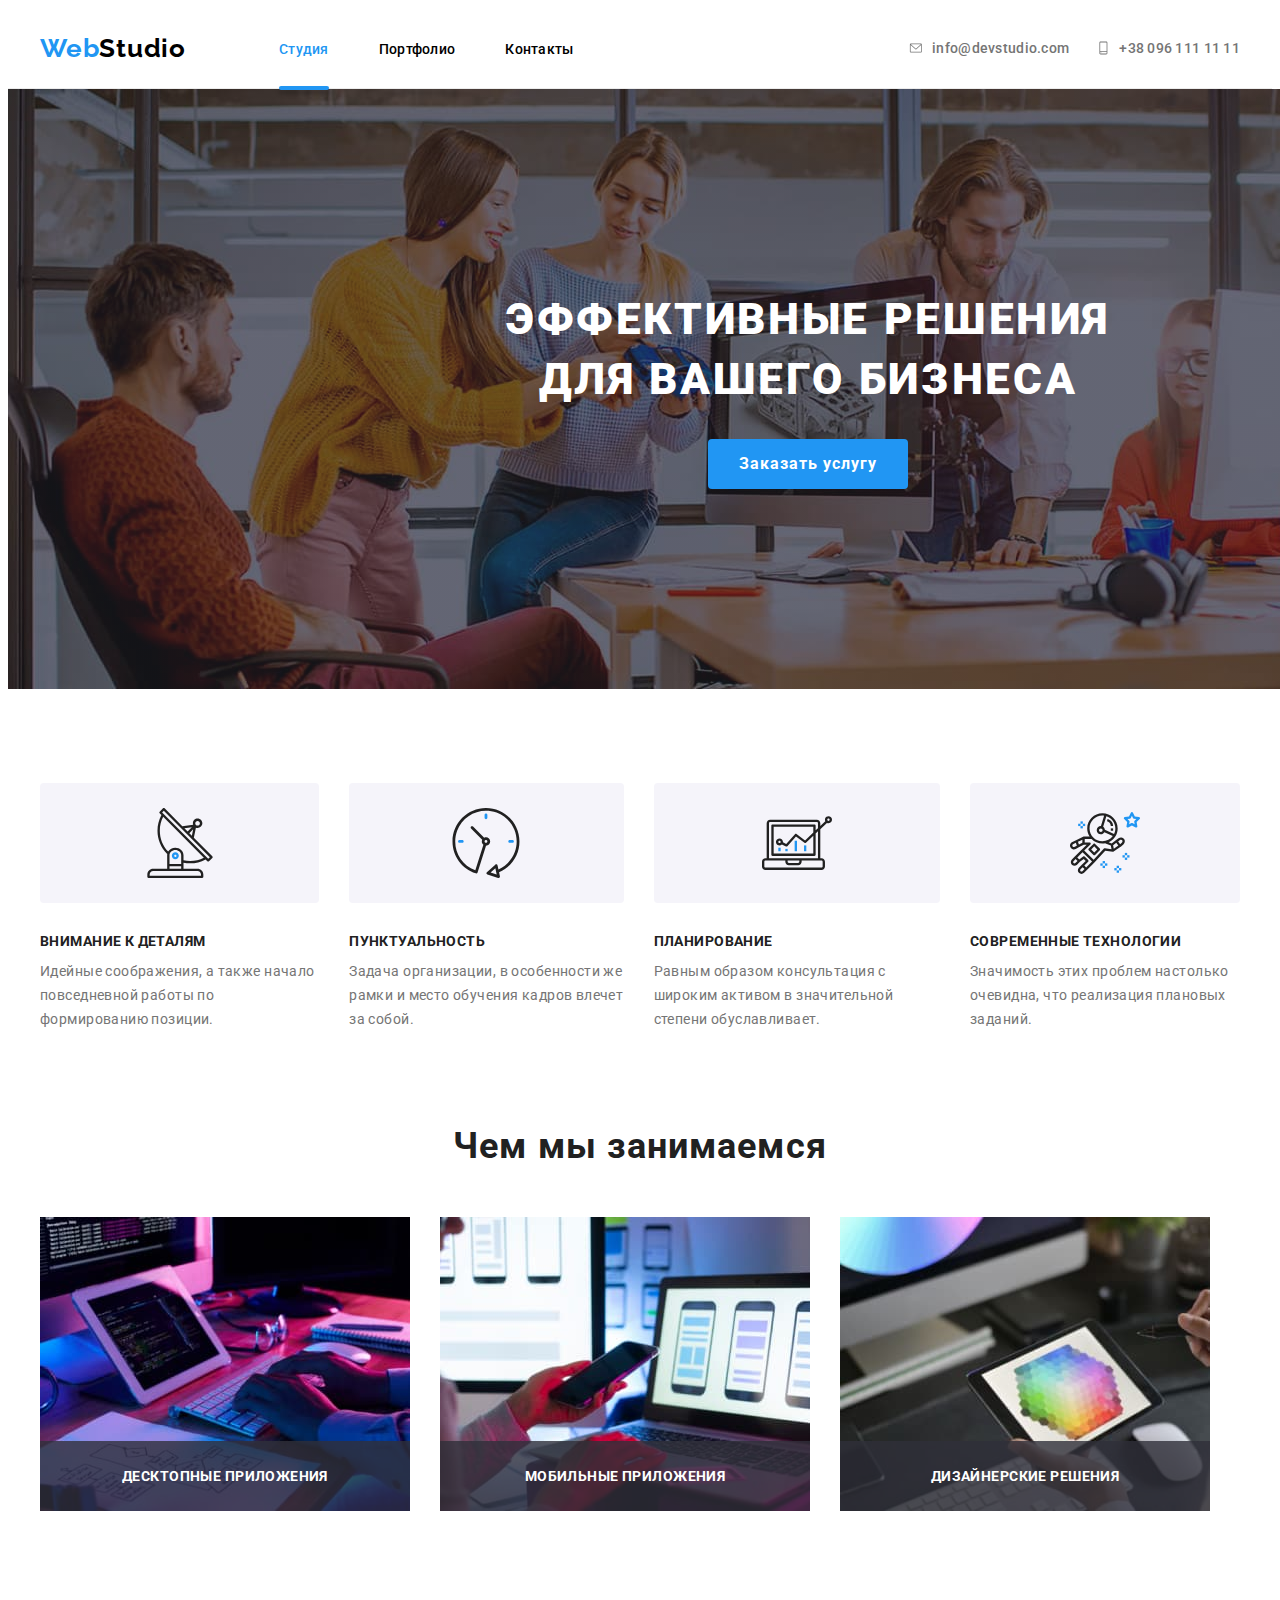
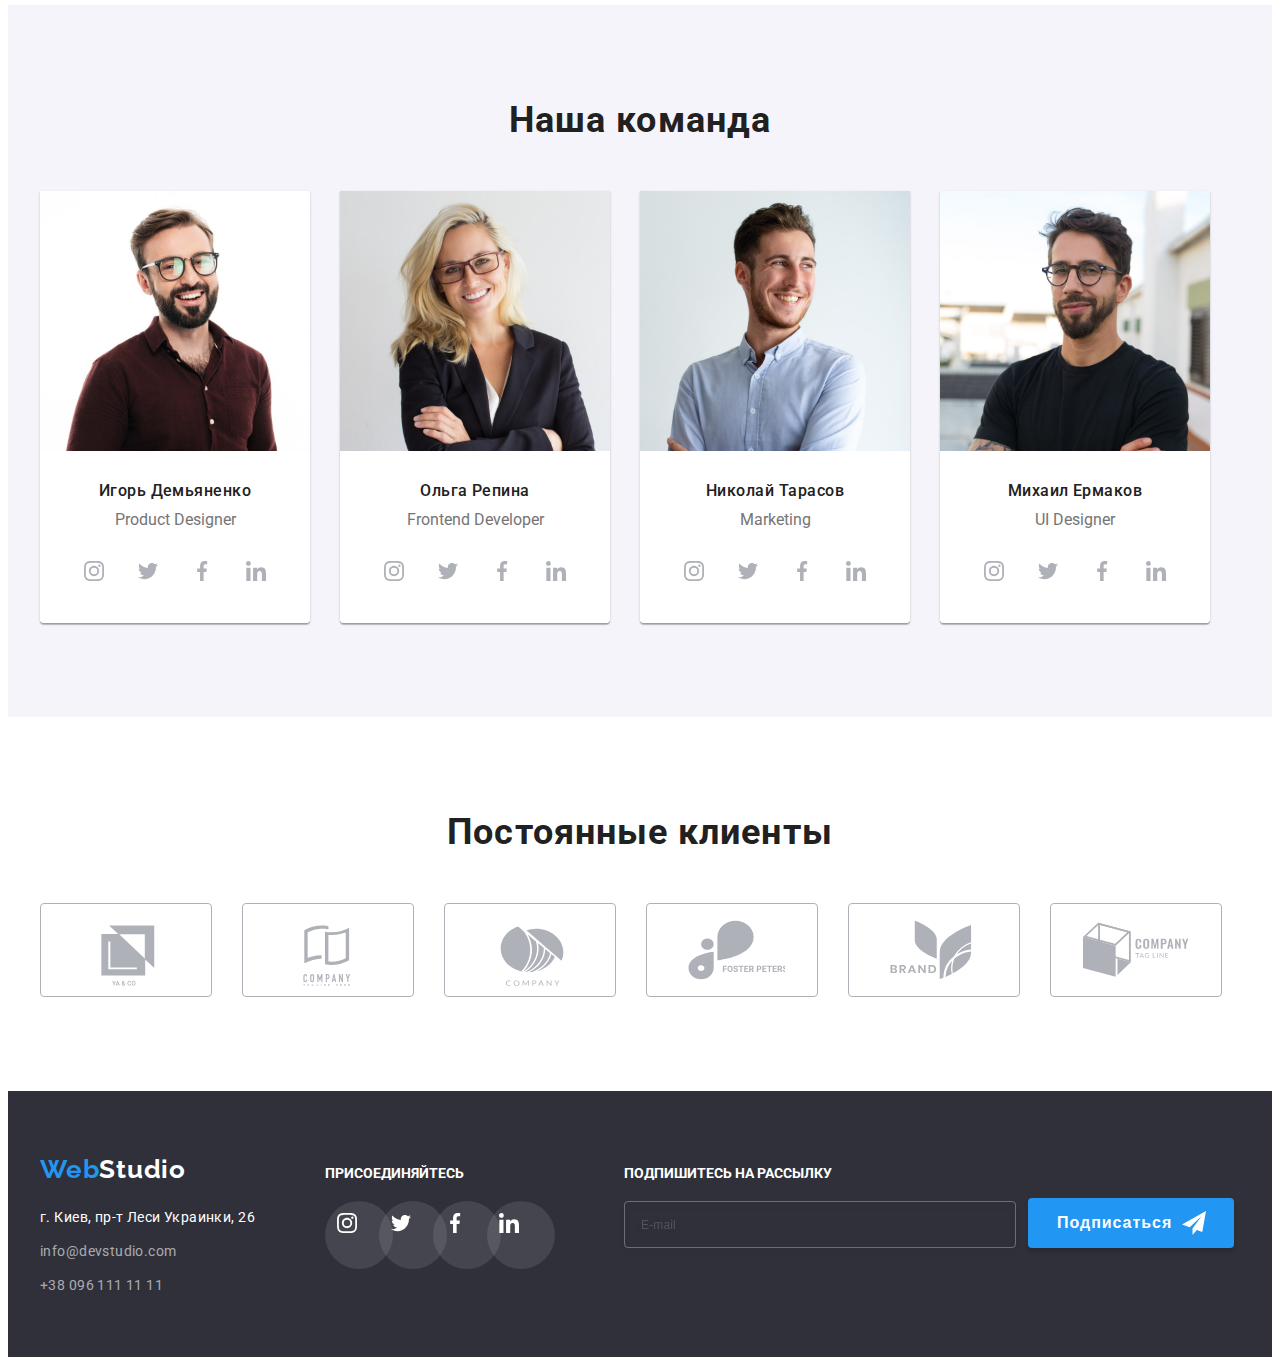
==== index.html @ a5742bbf "first commit" ====
<!DOCTYPE html>
<html lang="en">
<head>
    <meta charset="UTF-8">
    <meta http-equiv="X-UA-Compatible" content="IE=edge">
    <meta name="viewport" content="width=device-width, initial-scale=1.0">
    <title>homework-6</title>
    <link rel="preconnect" href="https://fonts.googleapis.com">
<link rel="preconnect" href="https://fonts.gstatic.com" crossorigin>
<link href="https://fonts.googleapis.com/css2?family=Montserrat&family=Oleo+Script&family=Raleway:wght@700&family=Roboto:wght@400;500;700;900&display=swap" rel="stylesheet">
<link rel="stylesheet" href="https://cdnjs.cloudflare.com/ajax/libs/modern-normalize/1.1.0/modern-normalize.min.css" integrity="sha512-wpPYUAdjBVSE4KJnH1VR1HeZfpl1ub8YT/NKx4PuQ5NmX2tKuGu6U/JRp5y+Y8XG2tV+wKQpNHVUX03MfMFn9Q==" crossorigin="anonymous" referrerpolicy="no-referrer" />
<link rel="stylesheet" href="./css/styles.css">
</head>
<body>
    <header class="header">
        <div class="container">
<a class="logo-link" href="">Web<span class="part-logo">Studio</span></a>
    <nav class="nav-list" >
    <ul class="site-nav">
        <li class="list nav-item current"><a class="nav-link link" href="index.html">Студия</a></li>
        <li class="list nav-item"><a class="nav-link link" href="portfolio.html">Портфолио</a></li>
        <li class="list nav-item"><a class="nav-link link" href="">Контакты</a></li>
    </ul>
</nav>
 <ul class="header-connect">
     <li class="contacts-item">
<a class="contacts mail"  href="mailtohtpps/info@devstudio.com">
    <svg class="head-envelope" width="16" height="12">
        <use href="./images/symbol-defs.svg#icon-envelope">
        </use>
</svg>info@devstudio.com
</a>
</li>
<li class="contacts-item">
<a class="contacts phone" href="tel:+380961111111">
    <svg class="head-phone" width="10" height="16">
        <use href="./images/symbol-defs.svg#icon-smartphone">
        </use>
</svg>+38 096 111 11 11
</a>
</li>
</ul>
</div>
    </header>
    <main>
        
        <section class="hero">
            <div class="container hero-container">
        <h1 class="hero-header">Эффективные решения для вашего бизнеса</h1>
        <button  class="hero-button pointer" type="button" data-modal-open>Заказать услугу</button>
        </div>
    </section>
        <section class="specific">
        <div class="container">
        <ul class="spec-list">
            <li class="list list-antenna">
                <h3 class="head-spec-list">Внимание к деталям</h3>
                <p class="main-font">Идейные соображения, 
                а также начало повседневной работы по формированию позиции.</p>            
            </li>
            <li class="list list-clock">
                <h3 class="head-spec-list">Пунктуальность</h3>
                <p class="main-font">Задача организации, в особенности же рамки 
                и место обучения кадров влечет за собой.</p>
            </li>
            <li class="list list-diagram">
                <h3 class="head-spec-list">Планирование</h3>
                <p class="main-font">Равным образом консультация с широким активом в значительной степени обуславливает.</p>
            </li>
            <li class="list list-astronaut"> 
                <h3 class="head-spec-list">Современные технологии</h3>
                <p class="main-font">Значимость этих проблем настолько очевидна, что реализация плановых заданий.</p>
            </li>
        </ul>
    </div>
    </section>
    <section class="work">
        <div class="container">
        <h2 class="section-header">Чем мы занимаемся</h2>
            <ul class="work-list" >
            <li class="list our-work-card">
                <a href="">
                <img src="images/box1.jpg" alt="людина пише програму" width="370" height="294">
                <p class="work-bottom-text">Десктопные приложения</p>
                </a>
            </li>
            <li class="list our-work-card">
                <a href="">
                <img src="images/box2.jpg" alt="перевірка роботи програми на мобільному пристрої" width="370" height="294">
                <p class="work-bottom-text">Мобильные приложения</p>
            </a>
            </li>
            <li class="list our-work-card">
                <a href="">
                <img src="images/box3.jpg" alt="вибір кольору на планшеті" width="370" height="294">
                <p class="work-bottom-text">Дизайнерские решения</p>
            </a>
            </li>
        </ul>
    </div>
    </section>
    <section class="team">
        <div class="container">
        <h2 class="section-header">Наша команда</h2>
        <ul class="team-list">
            <li class="team-item"> 
                <a href=""> <img class="card-image" src="images/teamcard1.jpg" alt="Product_Designer" width="270" height="260">
                </a>
                <div class="card-header">
                <h3 class="works-title-first">Игорь Демьяненко</h3>
                <p class="team-workers">Product Designer</p>
                <ul class="social-network-list">
                    <li class="soc-item .list">
                        <a class="social-links" href="">
                        <svg class="worker-soc-icon-team" width="20" height="20">
                            <use href="./images/symbol-defs.svg#icon-instagram-2">
                            </use>
                        </svg>
                    </a>
                </li>
                    <li class="soc-item">
                        <a class="social-links" href="">
                        <svg class="worker-soc-icon-team" width="20" height="20">
                            <use href="./images/symbol-defs.svg#icon-twitter">
                            </use>
                        </svg>
                    </a>
                </li>
                    <li class="soc-item .list">
                        <a class="social-links" href="">
                        <svg class="worker-soc-icon-team" width="20" height="20">
                            <use href="./images/symbol-defs.svg#icon-facebook">
                            </use>
                        </svg>
                    </a>
                </li>
                    <li class="soc-item .list">
                        <a class="social-links" href="">
                        <svg class="worker-soc-icon-team" width="20" height="20">
                            <use href="./images/symbol-defs.svg#icon-linkedin">
                            </use>
                        </svg>
                    </a>
                </li>
                </ul>
            </div> 
            </li>
            <li class="team-item">
                <a href=""> <img class="card-image" src="images/teamcard2.jpg" alt="Frontend_developer" width="270" height="260">
                </a> 
            <div class="card-header">
                <h3 class="works-title-first">Ольга Репина</h3>
                <p class="team-workers">Frontend Developer</p>
                <ul class="social-network-list">
                    <li class="soc-item .list">
                        <a class="social-links" href="">
                        <svg class="worker-soc-icon-team" width="20" height="20">
                            <use href="./images/symbol-defs.svg#icon-instagram-2">
                            </use>
                        </svg>
                    </a>
                </li>
                    <li class="soc-item">
                        <a class="social-links" href="">
                        <svg class="worker-soc-icon-team" width="20" height="20">
                            <use href="./images/symbol-defs.svg#icon-twitter">
                            </use>
                        </svg>
                    </a>
                </li>
                    <li class="soc-item .list">
                        <a class="social-links" href="">
                        <svg class="worker-soc-icon-team" width="20" height="20">
                            <use href="./images/symbol-defs.svg#icon-facebook">
                            </use>
                        </svg>
                    </a>
                </li>
                    <li class="soc-item .list">
                        <a class="social-links" href="">
                        <svg class="worker-soc-icon-team" width="20" height="20">
                            <use href="./images/symbol-defs.svg#icon-linkedin">
                            </use>
                        </svg>
                    </a>
                </li>
                </ul>
            </div>
            </li>
            <li class="team-item">
                <a href=""> <img class="card-image" src="images/teamcard3.jpg" alt="Marketing" width="270" height="260">
                </a> 
            <div class="card-header">
                <h3 class="works-title-first">Николай Тарасов</h3>
                <p class="team-workers">Marketing</p>
                <ul class="social-network-list">
                    <li class="soc-item .list">
                        <a class="social-links" href="">
                        <svg class="worker-soc-icon-team" width="20" height="20">
                            <use href="./images/symbol-defs.svg#icon-instagram-2">
                            </use>
                        </svg>
                    </a>
                </li>
                    <li class="soc-item">
                        <a class="social-links" href="">
                        <svg class="worker-soc-icon-team" width="20" height="20">
                            <use href="./images/symbol-defs.svg#icon-twitter">
                            </use>
                        </svg>
                    </a>
                </li>
                    <li class="soc-item .list">
                        <a class="social-links" href="">
                        <svg class="worker-soc-icon-team" width="20" height="20">
                            <use href="./images/symbol-defs.svg#icon-facebook">
                            </use>
                        </svg>
                    </a>
                </li>
                    <li class="soc-item .list">
                        <a class="social-links" href="">
                        <svg class="worker-soc-icon-team" width="20" height="20">
                            <use href="./images/symbol-defs.svg#icon-linkedin">
                            </use>
                        </svg>
                    </a>
                </li>
                </ul>
            </div>
            </li>
            <li class="team-item">
                <a href=""> <img class="card-image no-gap" src="images/teamcard4.jpg" alt="UI_Designer" width="270" height="260">
                </a> 
                <div class="card-header">
                <h3 class="works-title-first">Михаил Ермаков</h3>
                <p class="team-workers">UI Designer</p>
                <ul class="social-network-list">
                    <li class="soc-item .list">
                        <a class="social-links" href="">
                        <svg class="worker-soc-icon-team" width="20" height="20">
                            <use href="./images/symbol-defs.svg#icon-instagram-2">
                            </use>
                        </svg>
                    </a>
                </li>
                    <li class="soc-item">
                        <a class="social-links" href="">
                        <svg class="worker-soc-icon-team" width="20" height="20">
                            <use href="./images/symbol-defs.svg#icon-twitter">
                            </use>
                        </svg>
                    </a>
                </li>
                    <li class="soc-item .list">
                        <a class="social-links" href="">
                        <svg class="worker-soc-icon-team" width="20" height="20">
                            <use href="./images/symbol-defs.svg#icon-facebook">
                            </use>
                        </svg>
                    </a>
                </li>
                    <li class="soc-item .list">
                        <a class="social-links" href="">
                        <svg class="worker-soc-icon-team" width="20" height="20">
                            <use href="./images/symbol-defs.svg#icon-linkedin">
                            </use>
                        </svg>
                    </a>
                </li>
                </ul>
            </div>
            </li>
        </ul>
        </div>
    </section>
    <section class="clients">
        <div class="container">
            <h2 class="section-header">Постоянные клиенты</h2>
        <ul class="our-company">
            <li class="client-item">
                <a href="" class="client-link">
                <svg class="clients-icon company-one">
                    <use href="./images/clients.svg#icon-group-5"></use>
                </svg>
            </a>
            </li>
            <li class="client-item">
                <a href="" class="client-link">
                <svg class="clients-icon company-two">
                    <use href="./images/clients.svg#icon-group-6"></use>
                </svg>
            </a>
            </li>
            <li class="client-item">
                <a href="" class="client-link">
                <svg class="clients-icon company-three">
                    <use href="./images/clients.svg#icon-group-7"></use>
                </svg>
            </a>
            </li>
            <li class="client-item">
                <a href="" class="client-link">
                <svg class="clients-icon company-four">
                    <use href="./images/clients.svg#icon-group-8"></use>
                </svg>
            </a>
            </li>
            <li class="client-item">
                <a href="" class="client-link">
                <svg class="clients-icon company-five">
                    <use href="./images/clients.svg#icon-group-9"></use>
                </svg>
            </a>
            </li>
            <li class="client-item">
                <a href="" class="client-link">
                <svg class="clients-icon company-six">
                    <use href="./images/clients.svg#icon-company-six"></use>
                </svg>
            </a>
            </li>
        </ul>
        </div>
    </section>
    </main>
    <footer class="footer">
        <div class="container contact-wrap">
        <div>
        <a class="logo-link-footer " href="">Web<span class="footer-part-logo">Studio</span></a>
        <address class="adress">г. Киев, пр-т Леси Украинки, 26</address>
        <a class="link footer-link" href="mailtohtpps/info@devstudio.com">info@devstudio.com</a>
        <a class="link footer-link" href="tel:+380961111111">+38 096 111 11 11</a>
        </div>
        <div class="social-network-footer">
        <p class="join">присоединяйтесь</p>
        <ul class="social-network-list">
                    <li class="soc-item .list">
                        <a class="social-links" href="">
                        <svg class="worker-soc-icon" width="20" height="20">
                            <use href="./images/symbol-defs.svg#icon-instagram-2">
                            </use>
                        </svg>
                    </a>
                </li>
                    <li class="soc-item">
                        <a class="social-links" href="">
                        <svg class="worker-soc-icon" width="20" height="20">
                            <use href="./images/symbol-defs.svg#icon-twitter">
                            </use>
                        </svg>
                    </a>
                </li>
                    <li class="soc-item .list">
                        <a class="social-links" href="">
                        <svg class="worker-soc-icon" width="20" height="20">
                            <use href="./images/symbol-defs.svg#icon-facebook">
                            </use>
                        </svg>
                    </a>
                </li>
                    <li class="soc-item .list">
                        <a class="social-links" href="">
                        <svg class="worker-soc-icon" width="20" height="20">
                            <use href="./images/symbol-defs.svg#icon-linkedin">
                            </use>
                        </svg>
                    </a>
                </li>
                </ul>
            </div>
            <div class="footer-form-container">
                <form class="footer-form">
                  <div class="footer-mail-input">
                    <label for="footer-mail">Подпишитесь на рассылку</label>
                    <input 
                    class="sign-helper" 
                    type="text" 
                    name="footer-mail" 
                    id="footer-mail" 
                    placeholder="E-mail"
                    title="IvanSulyma@gmail.com">
                  </div>
                  <button type="submit" class="sign-button">Подписаться <svg class="footer-form-icon"
                    width="24px" height="24px">
                    <use href="./images/symbol-defs.svg#icon-send"></use>
                  </svg>
                </button>
                </form>
              </div>
</div>
</footer>
<div class="backdrop is-hidden" data-modal>
    <div class="modal">
        <button class="modal-close-button" type="button" data-modal-close>
            <svg class="modal-close-icon" width="18" height="18" >
                <use href="./images/symbol-defs.svg#icon-close-black">
                </use>
            </svg>
        </button>
        <p class="modal-title">Оставьте свои данные, мы вам перезвоним</p>
        <form>
            <div class="modal-field">
            <label class="modal-label">Имя</label>
                <input type="text"
                class="modal-input"  
                name="user-name" 
                placeholder="Іван Сулима" 
                required 
                minlength="2" 
                title="Іван Сулима"
                autofocus
                />
                <svg class="modal-icon" width="18" height="18">
                    <use href="./images/symbol-defs.svg#icon-modal-name"></use>
                </svg>
            </div>
            <div class="modal-field">
            <label class="modal-label">Телефон</label>
            <input type="tel" 
            class="modal-input" 
            name="user-tel" 
            placeholder="+380 63 111-11-11" 
            required minlength="2" 
            title="+380 63 111-11-11" /> 
            <svg class="modal-icon" width="18" height="18">
                <use href="./images/symbol-defs.svg#icon-modal-phone"></use>
            </svg>   
            </div>
            <div class="modal-field">
            <label class="modal-label">Почта</label>
            <input type="email" 
            class="modal-input"  
            name="user-email" 
            placeholder="IvanSulyma@gmail.com" 
            required minlength="2" 
            title="IvanSulyma@gmail.com" />
            <svg class="modal-icon" width="18" height="18">
                <use href="./images/symbol-defs.svg#icon-modal-mail"></use>
            </svg>
            </div>
            <div class="modal-field">
                <label class="modal-label" for="user-text">Комментарий</label>
                <textarea 
                class="modal-text"
                name="user-text" 
                id="user-text" 
                placeholder="Введите текст"
                title="Напишите ваш отзив"></textarea>
            </div>
<div class="modal-field-check">
    <input type="checkbox"
    class="modal-check visually-hidden" 
    name="privacy" 
    value="true"
    id="privacy">
    <label class="checkbox-label" for="privacy">Соглашаюсь с рассылкой и принимаю 
        <a href="" class="privacy-link">Условия договора</a>
    </label>
</div>
            <button class="modal-button pointer" type="submit">Отправить</button>
        </form>
    </div>
</div>
<script src="./js/modal.js"></script>
</body>
</html>
---- css/styles.css ----
:root {
    --accent-color:#2196F3;
    --accent-logo-color:#000000;
    --hero-color:#2F303A;
    --main-white-color:#FFFFFF;
    --second-section-color:#F5F4FA;
    --main-font-color:#757575;
    --header-color:#212121;
    --modal-window-background:rgba(0, 0, 0, 0.1);
}
body {
font-family: 'Roboto', monotype;
color: var(--main-font-color);
}

p,h1,h2,h3,h4,h5,h6 {
    margin: 0;
}

ul,ol {
    margin: 0;
    padding-left: 0;
    list-style: none;
}

a {
    text-decoration: none;
}

img{
    display: block;
    max-width: 100%;
    height: auto;
}
.container {
    width: 1200px;
    margin: 0 auto;
    padding-left: 15px;
    padding-right: 15px;
    min-height: 80px; 
    /* outline: solid 2px red ; */
}

.header {
color: var(--main-white-color);
border-bottom: solid 1px #ECECEC;
}

.list {
    list-style: none;
}

/* LOGO */
.logo-link {
    font-family: 'Raleway', sans-serif;
    font-weight: 700;
    font-size: 26px;
    line-height: calc(31/26);
    letter-spacing: 0.03em;
    color: var(--accent-color);
    margin: 15 24 0 25 ; 
    transition-duration: 250ms;
    transition-timing-function: cubic-bezier(0.4, 0, 0.2, 1);
}

.logo-link:hover{
    color: var(--accent-color);
}

.part-logo {
    color: var(--accent-logo-color);
    margin-right: 93px;
}

.part-logo:hover{
    color: var(--accent-color);
}
.part-logo:focus{
    background-color: transparent;
}

/* NAV-BLOCK */

.nav-item {
    transition-duration: 250ms;
    transition-timing-function: cubic-bezier(0.4, 0, 0.2, 1);
}

.nav-item:hover{
    color:var(--accent-color);
}  

.nav-item:focus {
    color:var(--accent-color);
}    

.nav-link {
    font-weight: 500;
    font-size: 14px;
    line-height: calc(16/14);
    letter-spacing: 0.02em;
    color: var(--accent-logo-color);;
    padding-top: 10px;
    padding-bottom: 10px;
    transition-duration: 250ms;
    transition-timing-function: cubic-bezier(0.4, 0, 0.2, 1);
    
}

.nav-link:hover {
    color:var(--accent-color);
}   

.nav-link:focus {
    color:var(--accent-color);
}   

.nav-item:not(:last-child) {
    margin-right: 50px;
}

.nav-item.current{
    margin-right: 50px;
}
.current a{
    color: var(--accent-color);
}

.nav-item{
    padding-top:30px;
    padding-bottom: 30px;
}

.contacts {
    display: flex;
    font-weight: 500;
    font-size: 14px;
    line-height: calc(16/14);
    letter-spacing: 0.02em;
    color: #757575;
    padding-top: 15px;
    padding-bottom: 15px;
    align-items: center;
    transition-duration: 250ms;
    transition-timing-function: cubic-bezier(0.4, 0, 0.2, 1);
}

.contacts.mail {
    margin-right: 30px;
}

.head-phone {
    margin-right: 10px;
    align-items: center;
    fill:currentColor;
}

.head-envelope {
    margin-right: 10px;
    fill:currentColor;   
}

.contacts:hover, :focus{
    color: var(--accent-color);
}

.site-nav {
    display: flex;
}

.header .container{
    display: flex; 
    align-items: center;
}

.header-connect {
    display: flex;
    margin-left:auto;   
}

.part-logo:hover, .part-logo:focus {
    color: var(--accent-color);
}


.current{
    position: relative;
    color:var(--accent-color);
}

.current::after {
    content: '';
    position: absolute;
    width: 100%;
    height: 4px;
    background-color: var(--accent-color);
    border-radius: 2px;
    box-shadow: 0px 4px 4px rgba(0, 0, 0, 0.25);
    bottom: -2px;
    left: 0;
}

/* HERO */
.hero {
    width: 1600px;
    margin:0 auto;
    background-image:linear-gradient(rgba(47,48,58,0.4),rgba(47,48,58,0.4)), 
    url(../images/hero-img.jpg);
    background-color: var(--hero-color);
    background-repeat: no-repeat;
    background-size: cover;
}

.hero-container {
    display:block;
    padding-top: 200px;
    padding-bottom: 200px;
}

.hero-header {
    font-weight: 900;
    font-size: 44px;
    line-height: calc(60/44);
    text-align: center;
    letter-spacing: 0.06em;
    text-transform: uppercase;
    color: var(--main-white-color);
    max-width: 696px;
    margin: 0 auto 30px;
}

.hero-button {
    min-width: 200px;
    height: 50px;
    justify-content: center;
    font-family: 'Roboto', monotype;
    font-weight: 700;
    font-size: 16px;
    line-height: calc(30/16);
    align-items: center;
    letter-spacing: 0.06em;
    color: var(--main-white-color);
    background-color: var(--accent-color);
    border-radius: 4px;
    margin: 0 500px;
    border: none;
}

.hero-button:focus {
    color: var(--main-white-color);
    box-shadow: 0px 4px 4px rgba(0, 0, 0, 0.15);
}

.hero-button:hover {
    box-shadow:inset 0 0 10px 5px rgba(0, 0, 0, 0.3)
}

.pointer {
    cursor: pointer;
}

/* SPECIFICS */
.head-spec-list {
    font-weight: 700;
    font-size: 14px;
    line-height: calc(16/14);
    letter-spacing: 0.03em;
    text-transform: uppercase;
    color: var(--header-color);
    margin-bottom: 10px;
}

.main-font {
    font-size: 14px;
    line-height:calc(24/14);
    letter-spacing: 0.03em;
}

.list.list-antenna::before {
    display: block;
    content: "";
    height: 120px;
    background-color: var(--second-section-color);
    background-image:url(../svg/SVG/antenna-1.svg);
    background-repeat: no-repeat;
    background-size: 70px 70px;
    background-position: center;
    border-radius: 4px;
    margin-bottom: 30px;
}

.list.list-clock::before{
    display: block;
    content: "";
    height: 120px;
    background-color: var(--second-section-color);
    background-image:url(../svg/SVG/clock-1.svg);
    background-repeat: no-repeat;
    background-size: 70px 70px;
    background-position: center;
    border-radius: 4px;
    margin-bottom: 30px;
}

.list.list-diagram::before{
    display: block;
    content: "";
    height: 120px;
    background-color: var(--second-section-color);
    background-image:url(../svg/SVG/diagram-1.svg);
    background-repeat: no-repeat;
    background-size: 70px 70px;
    background-position: center;
    border-radius: 4px;
    margin-bottom: 30px;
}

.list.list-astronaut::before{
    display: block;
    content: "";
    height: 120px;
    background-color: var(--second-section-color);
    background-image:url(../svg/SVG/astronaut-1.svg);
    background-repeat: no-repeat;
    background-size: 70px 70px;
    background-position: center;
    border-radius: 4px;
    margin-bottom: 30px;
}

.spec-list .list {
    min-width: 270px;   
}


.specific {
    padding-top:94px;
    padding-bottom: 94px;
}

.container .spec-list  {
    display:flex;
}

.spec-list .list:not(:last-child) {
    margin-right: 30px;
}

/* WHAT ARE WE DOING */
.section-header {
    font-weight: 700;
    font-size: 36px;
    line-height: calc(42/36);
    text-align: center;
    letter-spacing: 0.03em;
    color: var(--header-color);
    margin-bottom: 50px;
}

.work{
    padding-bottom: 94px;
}

.our-work-card {
    position: relative;
}

.work-bottom-text{
    display: inline-block;
    font-family: 'Roboto';
    font-weight: 700;
    color: var(--main-white-color);
    font-size: 14px;
    line-height: calc(16/14);
    letter-spacing: 0.03em;
    text-align: center;
    vertical-align: top;
    text-transform: uppercase;
    padding: 27px 0;
}

.work-bottom-text {
    content: '';
    position: absolute;
    bottom: 0;
    width: 100%;
    background-color: rgba(47, 48, 58, 0.8);
}

.work-list {
    display: flex;
}

.work-list .list:not(:last-child) {
    margin-right: 30px;
}

.work.container{
    padding-top: 94px;
    padding-bottom: 94px;
}

/* TEAM */

.team {
    background-color: var(--second-section-color);
    padding-top: 94px;
    padding-bottom: 94px;
}

.team-list {
    display: flex;
}
.team-item:not(:last-child) {
    margin-right: 30px;
}

.team-item {
    width: 270px;
    min-height: 368px;
    box-shadow: 0px 1px 3px rgba(0, 0, 0, 0.12), 0px 1px 1px rgba(0, 0, 0, 0.14), 0px 2px 1px rgba(0, 0, 0, 0.2);
    border-radius: 0px 0px 4px 4px;
}

.card-image {
    max-width: 100%;
    height: auto;
}

.card-header {
    margin: 0;
    padding:30px 0;
    background-color: var(--main-white-color);
    border-radius: 0px 0px 4px 4px;
}

.card-image{
    display: block;
}

.section-header{
    margin-bottom: 50px;
}

.works-title-first{
    font-weight: 500;
    font-size: 16px;
    line-height: calc(19/16);
    text-align: center;
    letter-spacing: 0.03em;
    margin-bottom: 10px;
    color: var(--header-color);
}

.team-workers{
    text-align: center;
}

.social-network-list {
    display: flex;
    justify-content: center;
}

.soc-item{
    width: 44px;
    height: 44px;
    margin-right: 10px;
    border-radius: 50%;
}

.soc-item:last-child{
    margin-right: 0;
}

.social-links{
    width: 100%;
    height: 100%;
    border-radius: 50%;
    display: flex;
    justify-content: center;
    align-items: center;
    transition-duration: 250ms;
    transition-timing-function: cubic-bezier(0.4, 0, 0.2, 1);
}

.worker-soc-icon {
    fill:#FFFFFF;
}

.social-links:hover, .social-links:focus
{
    background-color: var(--accent-color);
}


/* OUR-CLIENTS */

.clients-icon{
    width: 170px;
    height: 92px; 
    margin-left: auto;
    margin-right: auto;
    height: 41px;
    width: 47px;
}
.client-link svg{
    fill: #AFB1B8;
    width: 100%;
    height: 100%;
}

.client-link{
    display: flex;
    width: 170px;
    height: 92px;
    display: flex;
    justify-content: center;
    align-items: center;
    border: 1px solid #AFB1B8;
    border-radius: 4px;    
    transition-duration: 250ms;
    transition-timing-function: cubic-bezier(0.4, 0, 0.2, 1);
}
.clients-icon{
    padding: 16px 32px;
}

.worker-soc-icon-team{
    fill: #AFB1B8;
}

.social-links:hover .worker-soc-icon-team
{
    fill:#FFFFFF;
}

.social-links:focus .worker-soc-icon-team {
    fill:#FFFFFF;
}

.our-company{
    display: flex;
}

.clients {
    padding-top: 94px;
    padding-bottom: 94px;
}

.client-item:not(:last-child) {
    margin-right: 30px;
}

.client-link:hover,
.client-link:focus{
    border-color: var(--accent-color);
}

.client-link:hover .clients-icon
{
    fill:var(--accent-color);
}

.client-link:focus .clients-icon {
    fill:var(--accent-color);
}
.client-link:focus .clients-icon {
    background-color: #FFFFFF;
}

/* __FOOTER */
.footer {
    padding-top: 60px;
    padding-bottom: 60px;
    background-color: var(--hero-color);
}

.logo-link-footer {
font-family: 'Raleway', sans-serif;
    font-weight: 700;
    font-size: 26px;
    line-height: calc(31/26);
    letter-spacing: 0.03em;
    color: var(--accent-color);
    transition-duration: 250ms;
    transition-timing-function: cubic-bezier(0.4, 0, 0.2, 1);     
}

.logo-link-footer:hover,:focus {
    color: var(--accent-color);
}

.footer-part-logo {
    font-family: 'Raleway', sans-serif;
    font-weight: 700;
    font-size: 26px;
    line-height: calc(31/26);
    letter-spacing: 0.03em;
    color: var(--main-white-color);
}

.footer-part-logo:hover {
    color:var(--accent-color) ;
}

.footer-link {
    font-family: 'Roboto', monotype;
    font-size: 14px;
    line-height: calc(24/14);
    letter-spacing: 0.03em;
    color: rgba(255, 255, 255, 0.6);
    transition-duration: 250ms;
    transition-timing-function: cubic-bezier(0.4, 0, 0.2, 1);
}

.logo-link-footer{
    margin-bottom: 20px;
    padding-left: 215;
    padding-right: auto;
}

address {
    font-style:normal;
    font-size: 14px;
    line-height: calc(24/14);
    letter-spacing: 0.03em;
    color: var(--main-white-color)
}

.footer-link:hover,:focus {
    color: var(--accent-color);
}

.adress:hover,:focus {
    color: var(--accent-color);
}

.footer a{
    display: block;
}

.footer-link:not(:last-child){
    margin-bottom: 10px;
}

.adress {
    margin-bottom: 10px;
}

.social-network-footer{
    display: flex;
    flex-direction: column;
    margin-left: 70px;
    
}

.join{
    margin-top: 10;
    margin-bottom: 0;
    font-weight: 700;
    font-size: 14px;
    line-height: calc(16/14);
    text-transform: uppercase;
    color: var(--main-white-color);

}

.contact-wrap.container {
    display: flex;
    align-items: baseline;
}

.social-network-list{
    display: flex;
    margin-top: 20px;
}

.social-network-list .social-links {
padding: 12px;
width: 44px;
height: 44px;
display: block;
border-radius: 50%;
background-color: rgba(255, 255, 255, 0.1);
}

.social-links:hover,
.social-links:focus{
    background-color: var(--accent-color);
}

.worker-soc-icon {
    fill: var(--main-white-color);
}

.social-links:hover .worker-soc-icon
{
    fill:#FFFFFF;
}

.social-links:focus .worker-soc-icon {
    fill:#FFFFFF;
}

.footer-link:hover{
    color:var(--accent-color)
}

/* PORTFOLIO.HTML */

/* BUTTON-BLOCK */
.main-button {
    font-family: 'Roboto', monotype;
    font-style: normal;
    font-weight: 500;
    font-size: 16px;
    line-height: calc(26/16);
    text-align: center;
    letter-spacing: 0.03em;
    color: var(--header-color);
    background-color: var(--second-section-color);
    border: 0px;
    border-radius: 4px;
    transition-duration: 250ms;
    transition-timing-function: cubic-bezier(0.4, 0, 0.2, 1);
}

    .main-button:hover, .main-button:focus {
    background: var(--accent-color);
    color: var(--main-white-color);
    box-shadow: 0px 3px 1px rgba(0, 0, 0, 0.1), 0px 1px 2px rgba(0, 0, 0, 0.08), 0px 2px 2px rgba(0, 0, 0, 0.12);
    border-radius: 4px;
}

    .btn-group {
    display: flex;
    justify-content:center;
    margin-bottom: 50px;
}

    .btn-group button{
    padding: 8px 22px;
    border:none;
}

.btn-group .list+.list{
    margin-left: 8px;
}

/* WORKGROUP */
.works-title {
    font-weight: 700;
    font-size: 18px;
    line-height:calc(36/18) ;
    letter-spacing: 0.06em;
    color: var(--header-color);
    transition-duration: 250ms;
    transition-timing-function: cubic-bezier(0.4, 0, 0.2, 1);
}

.portfolio-font {
    font-size: 16px;
    line-height: calc(30/16);
    letter-spacing: 0.03em;
    color:var(--main-font-color);
    font-size: 16px;
    line-height: calc(30/16);
    letter-spacing: 0.03em;
    }

.portfolio-section {
    background-color: var(--main-white-color);
    padding-top: 94px;
    padding-bottom: 94px;
}

.work-example{
    display: flex;
    flex-wrap: wrap;
    justify-content: center;
}

.work-items:nth-child(-n + 6){
    margin-bottom: 30px;
}

.work-items{
    min-width: calc((100% - 90px)/3);
    border-bottom:solid 1px #eee;
}

.work-items {
    margin-right: 30px;
}

.work-items:nth-child(3n){
    margin-right: 0;
}

.product {
    display: block;
    width: 370px;
}

.product-thumb-wrap{
    position: relative;
    overflow: hidden;
}

.product-description{
    position: absolute;
    font-weight: 400;
    top: 0;
    width: 100%;
    min-height: 100%;
    background-color:rgba(33, 150, 243, 0.9);
    font-size: 18px;
    line-height:28px;
    color: var(--main-white-color);
    letter-spacing: 0.03em;
    padding: 63px 24px;
    transform:translateY(100%);
    transition-duration: 250ms;
    transition-timing-function: cubic-bezier(0.4, 0, 0.2, 1);
}

.link-thumb-wrap {
    display: block;
}
.work-items:hover .product-description {
    transform: translateY(0%);
}

.work-items:focus .product-description {
    transform: translateY(0%);
}

.cards-footer {
    padding:20px 24px 20px 24px;
    border-left:solid 1px #eee;
    border-right:solid 1px #eee;
}


.work-items.link :focus {
    box-shadow: 0px 1px 1px rgba(0, 0, 0, 0.12), 
    0px 4px 4px rgba(0, 0, 0, 0.06), 1px 4px 6px rgba(0, 0, 0, 0.16);  
}

.work-items:hover {
    box-shadow: 0px 1px 1px rgba(0, 0, 0, 0.12), 
    0px 4px 4px rgba(0, 0, 0, 0.06), 1px 4px 6px rgba(0, 0, 0, 0.16);
    cursor: pointer;
}

.backdrop {
    width: 100%;
    height: 100vh;
    background-color:var(--modal-window-background);
    position: fixed;
    border: solid 1px var(--modal-window-background);
    top:0;
    transition-duration: 500ms;
    transition-timing-function: cubic-bezier(0.4, 0, 0.2, 1);
    transition-delay: 50ms;
    
}

.backdrop.is-hidden .modal {
    /* transition visibility: 10ms;  */
    transform:translate(0) scale(0.1); 
    transform: rotate(180deg);
}

.modal {
    width: 528px;
    min-height: 581px;
    background-color: var(--main-white-color);
    border-radius: 5px;
    box-shadow: 0px 1px 3px rgba(0, 0, 0, 0.12), 0px 1px 1px rgba(0, 0, 0, 0.14), 0px 2px 1px rgba(0, 0, 0, 0.2);
    position: absolute;
    top: 50%;
    left: 50%;
    transform: translate(-50%, -50%) scale(1) rotate(0);
    transition: transform 300ms;
    padding:40px;

}

.modal-close-button {
    position: absolute;
    top: 8px;
    right: 8px;
    width: 30px;
    height: 30px;
    border-radius: 50%;
    padding: 0;
    background-color: var(--main-white-color);
    border-color: var(--modal-window-background);
    outline: transparent;
    transition-duration: 250ms;
    transition-timing-function: cubic-bezier(0.4, 0, 0.2, 1);
}

.modal-close-button:hover,
.modal-close-button:focus
{
    fill: var(--accent-color);
    cursor: pointer;
}


.is-hidden {
    visibility: hidden;
    opacity: 0;
    pointer-events: none;

}

.modal-title {
    font-weight: 700;
    font-size: 20px;
    line-height: calc(23/20);
    text-align: center;
    letter-spacing: 0.03em;
    color: var(--header-color);
    margin-bottom: 12px;
}

.modal-input {
    width: 100%;
    margin-bottom: 10px;
    height: 40px;
    border: 1px solid rgba(33, 33, 33, 0.2);
    border-radius: 4px;
    background-color:var(--main-white-color);
    padding-left: 42px;
    padding-top: 12px;
    padding-bottom: 12px;
    color: var(--header-color);
    outline: transparent;
    transition-duration: 250ms;
    transition-timing-function: cubic-bezier(0.4, 0, 0.2, 1);
    margin-top: 4px;
}

.modal-field {
    position: relative;

}

.modal-icon{
    position: absolute;
    top: 50%;
    left: 15px;
    transform: translateY(-30%);
    transition-duration: 250ms;
    transition-timing-function: cubic-bezier(0.4, 0, 0.2, 1);
}

.check-text {
    color: #2F303A;
    font-size: 14px;
    display: flex;
}

.check-text::before {
    content: '';
    width: 16px;
    height: 12px;
    border: 2px solid #000000;
    border-radius: 3px;
    margin-right: 5px;
}


.modal-input:hover,
.modal-input:focus
{
border-color: var(--accent-color);
cursor: pointer;
}


.modal-input::placeholder {
    font-size: 12px;
    line-height: calc(14/12);
    letter-spacing: 0.01em;
    color:var(--main-font-color);
    outline: transparent;
}

.modal-button{
    width: 200px;
    height: 50px;
    left: 700px;
    top: 712px;
    background: var(--accent-color);
    box-shadow: 0px 4px 4px rgba(0, 0, 0, 0.15);
    border-radius: 4px;
    border: none;
    font-weight: 700;
    font-size: 16px;
    line-height: calc(30/16);
    display: flex;
    justify-content: center;
    align-items: center;
    text-align: center;
    letter-spacing: 0.06em;
    color: var(--main-white-color);
    outline: transparent;
    margin: 0 auto;
    transition-duration: 250ms;
    transition-timing-function: cubic-bezier(0.4, 0, 0.2, 1);
}

.modal-button:hover,
.modal-button:focus
{
    box-shadow:inset 0 0 10px 5px rgba(0, 0, 0, 0.3);
}

.modal-label{
    font-family: 'Roboto';
    font-style: normal;
    font-weight: 400;
    font-size: 12px;
    line-height: calc(14/12);
    letter-spacing: 0.01em;
    color:var(--main-font-color);
    padding-bottom: 4px;
    transition-duration: 250ms;
    transition-timing-function: cubic-bezier(0.4, 0, 0.2, 1);
}


.modal-text{
    width: 100%;
    height: 120px;
    border: 1px solid rgba(33, 33, 33, 0.2);
    border-radius: 4px;
    resize: none;
    font-size: 12px;
    line-height: calc(14/12);
    letter-spacing: 0.01em;
    color: var(--header-color);
    padding: 12px 16px;
    outline: transparent;
    margin-top: 4px;
    margin-bottom: 20px;
    transition-duration: 250ms;
    transition-timing-function: cubic-bezier(0.4, 0, 0.2, 1);
}

.modal-text:hover,
.modal-text:focus
{
    border-color: var(--accent-color);
    cursor: pointer;
}

.modal-input:hover + .modal-icon {
    fill:var(--accent-color);
}

.modal-input:focus + .modal-icon {
    fill:var(--accent-color);
}
    
:last-child::placeholder {
    font-size: 12px;
    line-height: calc(14/12);
    letter-spacing: 0.01em;
    color: rgba(117, 117, 117, 0.5);
}

.modal-check {
    font-size: 14px;
    line-height:calc(24/14);
    letter-spacing: 0.03em;
    outline: transparent;
    /* margin-bottom: 30px; */
    transition-duration: 250ms;
    transition-timing-function: cubic-bezier(0.4, 0, 0.2, 1);
}

.modal-field {
    border-color:transparent;
    width: 100%;
    padding: 0;
}

.checkbox-label {
    display: flex;
    font-size: 14px;
    line-height: 24px;
    letter-spacing: 0.03em;
    color: var(--main-font-color);
    align-items: center
}

label.checkbox-label::before {
    margin-left: 15px;
}

.privacy-link {
    font-size: 14px;
    line-height: calc(24/14);
    letter-spacing: 0.03em;
    text-decoration-line: underline;
    color: var(--accent-color);
    margin: 0;
}

.checkbox-label::before{
    content: '';
    width: 16px;
    height: 15px;
    border: 2px solid var(--accent-logo-color);
    border-radius: 3px;
    margin-right: 8px;
}

.modal-check:checked +  .checkbox-label::before {
    background-color:var(--accent-color);
    background-image: url(../svg/SVG/apply.svg);
    border: none;
    background-repeat: no-repeat;
    background-position: center;
}

.modal-check:focus + .checkbox-label::before {
    border-color: var(--accent-color);
}

.modal-check {
    appearance: none;
}

.modal-field-check {
    padding-top: 0;
    margin-top: 0;
    margin-bottom: 30px;
    padding: 0;
}

.visually-hidden {
    position: absolute;
    white-space: nowrap;
    width: 1px;
    height: 1px;
    overflow: hidden;
    border: 0;
    padding: 0;
    clip: rect(0 0 0 0);
    clip-path: inset(50%);
    margin: -1px;
}

.privacy-link {
    padding-left: 3px;
}


/* ----------------------------------FOOTER FORM--------------------- */

.footer-form {
    display: flex;
    align-items: flex-end;
}
.footer-mail-input {
    display: flex;
    flex-direction: column;
}

.footer-mail-input .helper::placeholder {
    color: rgba(255, 255, 255, 0.6);
}

.footer-mail-input label {
    font-weight: 700;
    font-size: 14px;
    line-height: 1.142;
    text-transform: uppercase;
    color: var(--main-white-color);
}

.sign-helper {
    margin-top: 20px;
    padding-top: 15px;
    padding-right: 16px;
    padding-bottom: 15px;
    padding-left: 16px;
    width: 358px;
    border: 1px solid rgba(255, 255, 255, 0.3);
    filter: drop-shadow(0px 4px 4px rgba(0, 0, 0, 0.15));
    border-radius: 4px;
    background-color: transparent;
    color: var(--main-white-color);
    cursor: pointer;
}

.footer-form-container {
    padding-top: 14px;
    margin-left: 93px;
}

.sign-button {
    margin-left: 12px;
    padding-top: 10px;
    padding-right: 28px;
    padding-bottom: 10px;
    padding-left: 29px;
    display: flex;
    align-items: center;
    font-weight: 700;
    font-size: 16px;
    line-height: 1.875;
    letter-spacing: 0.06em;
    color: var(--main-white-color);
    background-color: var(--accent-color);
    border: 0;
    box-shadow: 0px 4px 4px rgba(0, 0, 0, 0.15);
    border-radius: 4px;
    cursor: pointer;
}

.footer-form-icon {
    margin-left: 10px;
}
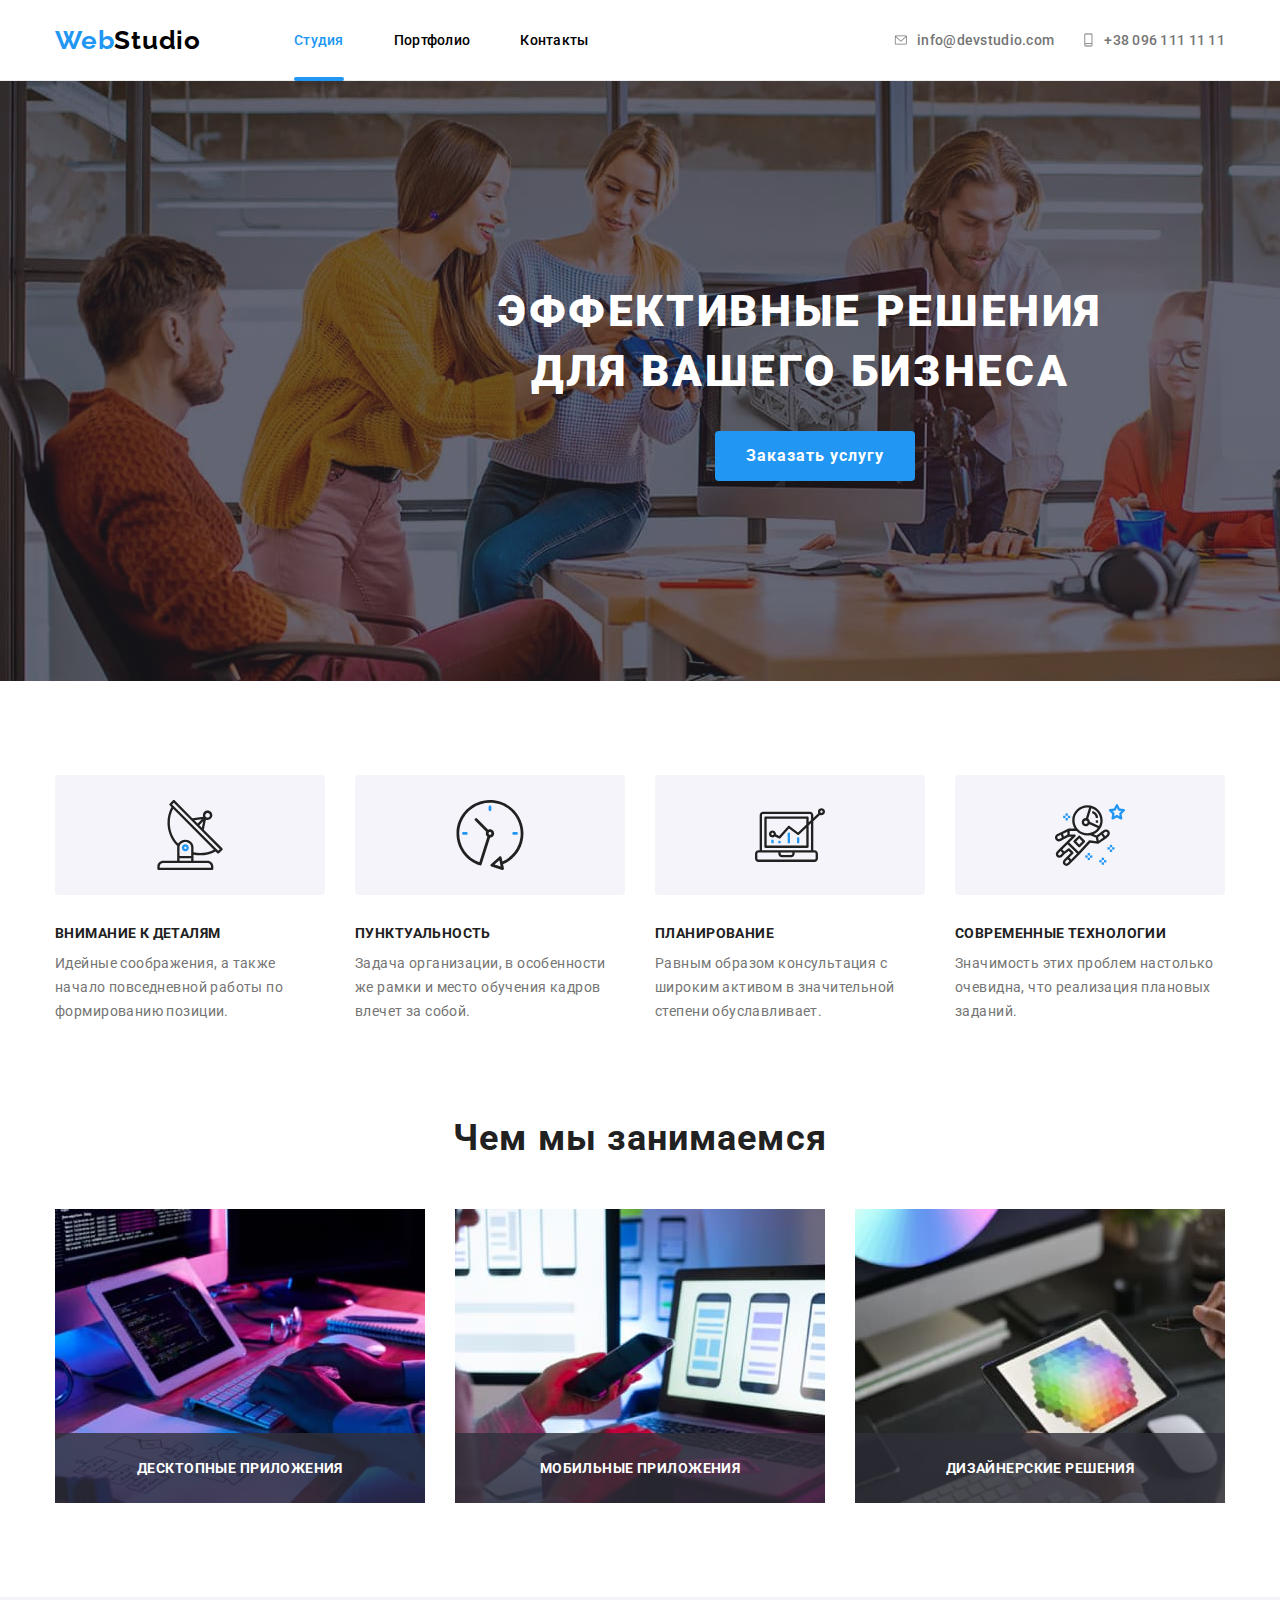
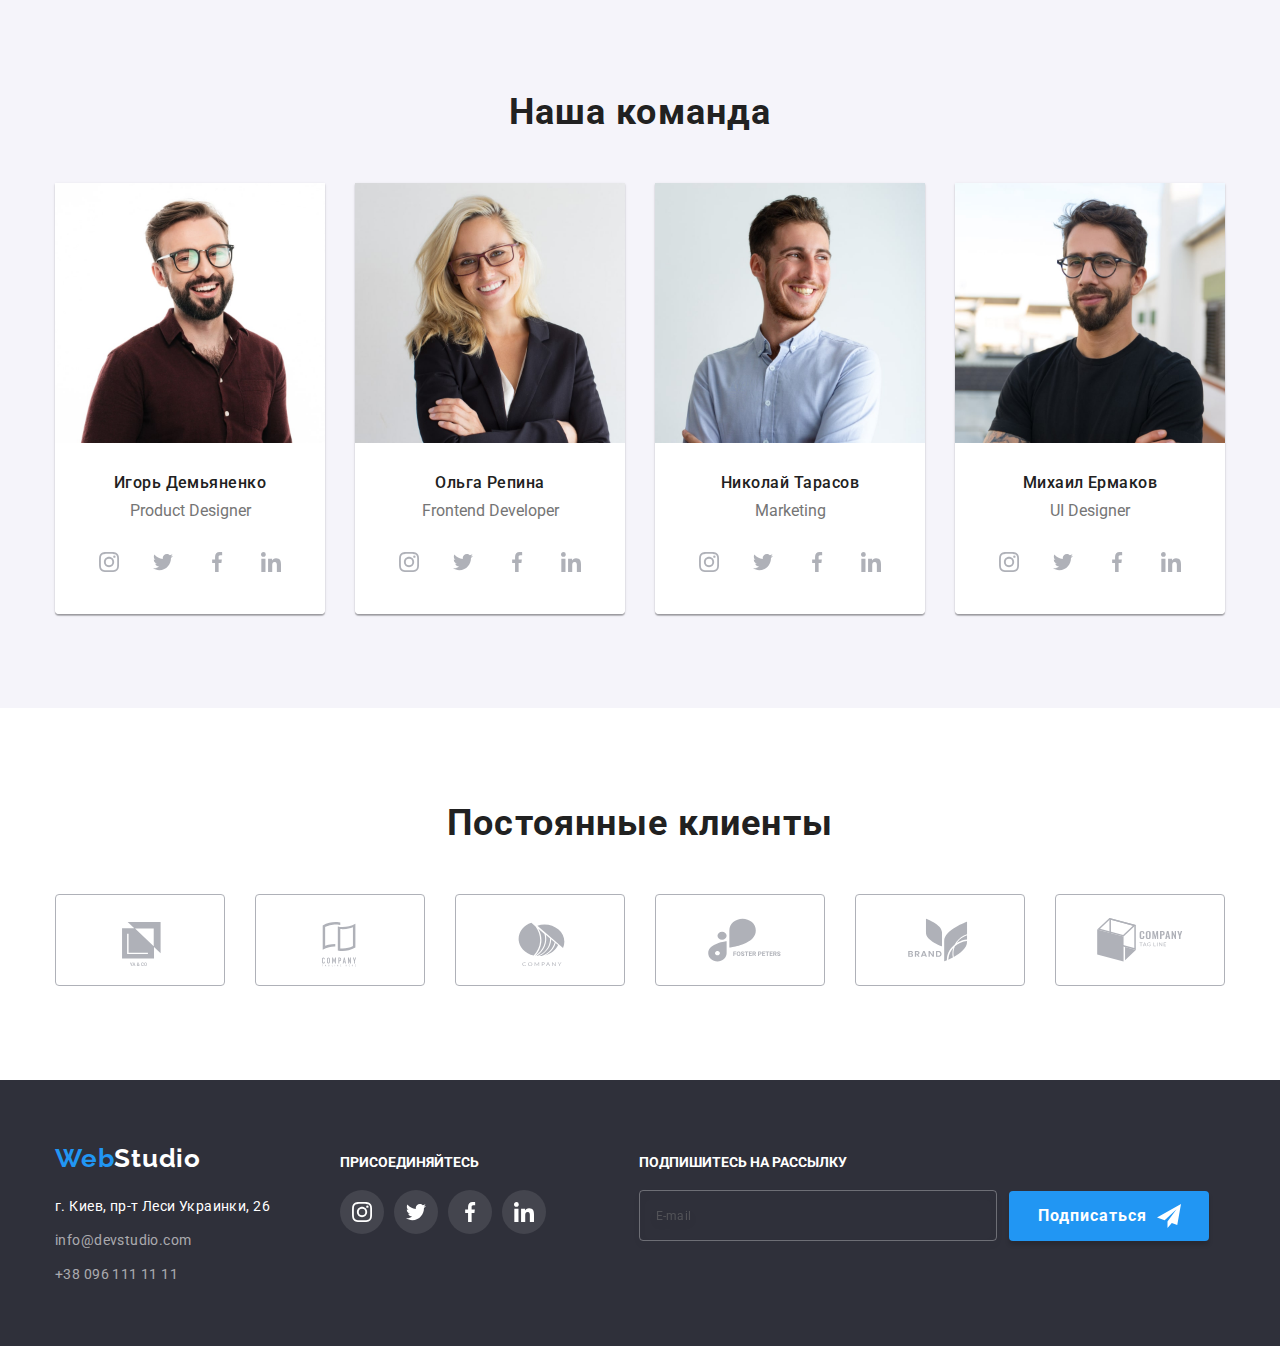
==== commit a8ba8444: "refactoring 1" ====
--- a/index.html
+++ b/index.html
@@ -9,45 +9,40 @@
 <link rel="preconnect" href="https://fonts.gstatic.com" crossorigin>
 <link href="https://fonts.googleapis.com/css2?family=Montserrat&family=Oleo+Script&family=Raleway:wght@700&family=Roboto:wght@400;500;700;900&display=swap" rel="stylesheet">
 <link rel="stylesheet" href="https://cdnjs.cloudflare.com/ajax/libs/modern-normalize/1.1.0/modern-normalize.min.css" integrity="sha512-wpPYUAdjBVSE4KJnH1VR1HeZfpl1ub8YT/NKx4PuQ5NmX2tKuGu6U/JRp5y+Y8XG2tV+wKQpNHVUX03MfMFn9Q==" crossorigin="anonymous" referrerpolicy="no-referrer" />
-<link rel="stylesheet" href="./css/styles.css">
+<link rel="stylesheet" href="./css/main.min.css">
 </head>
 <body>
     <header class="header">
         <div class="container">
-<a class="logo-link" href="">Web<span class="part-logo">Studio</span></a>
-    <nav class="nav-list" >
-    <ul class="site-nav">
-        <li class="list nav-item current"><a class="nav-link link" href="index.html">Студия</a></li>
-        <li class="list nav-item"><a class="nav-link link" href="portfolio.html">Портфолио</a></li>
-        <li class="list nav-item"><a class="nav-link link" href="">Контакты</a></li>
+<a class="logo" href="">Web<span class="part-logo">Studio</span></a>
+    <nav class="nav" >
+    <ul class="nav-list">
+        <li class="list nav__item-current"><a class="nav__link link" href="index.html">Студия</a></li>
+        <li class="list nav__item"><a class="nav__link link" href="portfolio.html">Портфолио</a></li>
+        <li class="list nav__item"><a class="nav__link link" href="">Контакты</a></li>
     </ul>
 </nav>
- <ul class="header-connect">
-     <li class="contacts-item">
-<a class="contacts mail"  href="mailtohtpps/info@devstudio.com">
-    <svg class="head-envelope" width="16" height="12">
-        <use href="./images/symbol-defs.svg#icon-envelope">
-        </use>
-</svg>info@devstudio.com
-</a>
-</li>
-<li class="contacts-item">
-<a class="contacts phone" href="tel:+380961111111">
-    <svg class="head-phone" width="10" height="16">
-        <use href="./images/symbol-defs.svg#icon-smartphone">
-        </use>
-</svg>+38 096 111 11 11
-</a>
-</li>
-</ul>
+<div class="connect">
+    <a class="connect__mail"  href="mailtohtpps/info@devstudio.com">
+        <svg class="head-envelope" width="16" height="12">
+            <use href="./images/symbol-defs.svg#icon-envelope">
+            </use>
+    </svg>info@devstudio.com
+    </a>
+    <a class="connect__phone" href="tel:+380961111111">
+        <svg class="head-phone" width="10" height="16">
+            <use href="./images/symbol-defs.svg#icon-smartphone">
+            </use>
+    </svg>+38 096 111 11 11
+    </a>
+</div>
 </div>
     </header>
     <main>
-        
         <section class="hero">
             <div class="container hero-container">
-        <h1 class="hero-header">Эффективные решения для вашего бизнеса</h1>
-        <button  class="hero-button pointer" type="button" data-modal-open>Заказать услугу</button>
+        <h1 class="hero__header">Эффективные решения для вашего бизнеса</h1>
+        <button  class="hero__button pointer" type="button" data-modal-open>Заказать услугу</button>
         </div>
     </section>
         <section class="specific">
--- a/css/main.min.css
+++ b/css/main.min.css
@@ -0,0 +1 @@
+:root{--accent-color:#2196F3;--accent-logo-color:#000000;--hero-color:#2F303A;--main-white-color:#FFFFFF;--second-section-color:#F5F4FA;--main-font-color:#757575;--header-color:#212121;--modal-window-background:rgba(0, 0, 0, 0.1)}/*! modern-normalize v1.1.0 | MIT License | https://github.com/sindresorhus/modern-normalize */*,::before,::after{box-sizing:border-box}html{line-height:1.15;-webkit-text-size-adjust:100%;-moz-tab-size:4;tab-size:4}body{margin:0;font-family:system-ui,-apple-system,"Segoe UI",Roboto,Helvetica,Arial,sans-serif,"Apple Color Emoji","Segoe UI Emoji"}hr{height:0;color:inherit}abbr[title]{text-decoration:underline dotted}b,strong{font-weight:bolder}code,kbd,samp,pre{font-family:ui-monospace,SFMono-Regular,Consolas,"Liberation Mono",Menlo,monospace;font-size:1em}small{font-size:80%}sub,sup{font-size:75%;line-height:0;position:relative;vertical-align:baseline}sub{bottom:-0.25em}sup{top:-0.5em}table{text-indent:0;border-color:inherit}button,input,optgroup,select,textarea{font-family:inherit;font-size:100%;line-height:1.15;margin:0}button,select{text-transform:none}button,[type=button],[type=reset],[type=submit]{-webkit-appearance:button}::-moz-focus-inner{border-style:none;padding:0}:-moz-focusring{outline:1px dotted ButtonText}:-moz-ui-invalid{box-shadow:none}legend{padding:0}progress{vertical-align:baseline}::-webkit-inner-spin-button,::-webkit-outer-spin-button{height:auto}[type=search]{-webkit-appearance:textfield;outline-offset:-2px}::-webkit-search-decoration{-webkit-appearance:none}::-webkit-file-upload-button{-webkit-appearance:button;font:inherit}summary{display:list-item}body{font-family:"Roboto",monotype;color:var(--main-font-color)}p,h1,h2,h3,h4,h5,h6{margin:0}ul,ol{margin:0;padding-left:0;list-style:none}a{text-decoration:none}img{display:block;max-width:100%;height:auto}.container{width:1200px;margin:0 auto;padding-left:15px;padding-right:15px;min-height:80px}.list{list-style:none}.logo{font-family:"Raleway",sans-serif;font-weight:700;font-size:26px;line-height:1.1923076923;letter-spacing:.03em;color:var(--accent-color);margin:15 24 0 25;transition-duration:250ms;transition-timing-function:cubic-bezier(0.4, 0, 0.2, 1)}.logo:hover{color:var(--accent-color)}.part-logo{color:var(--accent-logo-color);margin-right:93px}.part-logo:hover,.part-logo:focus{color:var(--accent-color)}.header{color:var(--main-white-color);border-bottom:1px solid #ececec}.header .container{display:flex;align-items:center}.nav-list{display:flex}.nav__item{padding-top:30px;padding-bottom:30px}.nav__item:not(:last-child){margin-right:50px}.nav__item-current{margin-right:50px}.nav__link{font-weight:500;font-size:14px;line-height:1.1428571429;letter-spacing:.02em;color:var(--accent-logo-color);padding-top:10px;padding-bottom:10px;transition-duration:250ms;transition-timing-function:cubic-bezier(0.4, 0, 0.2, 1)}.nav__link:hover,.nav__link :focus{color:var(--accent-color)}.nav__item-current{display:flex;position:relative;align-items:center}.nav__item-current a{color:var(--accent-color)}.nav__item-current::after{content:"";position:absolute;width:100%;height:4px;background-color:var(--accent-color);border-radius:2px;box-shadow:0px 4px 4px rgba(0,0,0,.25);bottom:-2px;left:0}.connect{display:flex;margin-left:auto}.connect a{display:flex;font-weight:500;font-size:14px;line-height:1.1428571429;letter-spacing:.02em;color:#757575;padding-top:15px;padding-bottom:15px;align-items:center;transition-duration:250ms;transition-timing-function:cubic-bezier(0.4, 0, 0.2, 1)}.connect a:hover,.connect a:focus{color:var(--accent-color)}.connect__mail{margin-right:30px}.head-phone{margin-right:10px;align-items:center;fill:currentColor}.head-envelope{margin-right:10px;fill:currentColor}.hero{width:1600px;margin:0 auto;background-image:linear-gradient(rgba(47, 48, 58, 0.4), rgba(47, 48, 58, 0.4)),url(../images/hero-img.jpg);background-color:var(--hero-color);background-repeat:no-repeat;background-size:cover}.hero-container{display:block;padding-top:200px;padding-bottom:200px}.hero__header{font-weight:900;font-size:44px;line-height:1.3636363636;text-align:center;letter-spacing:.06em;text-transform:uppercase;color:var(--main-white-color);max-width:696px;margin:0 auto 30px}.hero__button{min-width:200px;height:50px;justify-content:center;font-family:"Roboto",monotype;font-weight:700;font-size:16px;line-height:1.875;align-items:center;letter-spacing:.06em;color:var(--main-white-color);background-color:var(--accent-color);border-radius:4px;margin:0 500px;border:none}.hero__button:hover,.hero__button:focus{color:var(--main-white-color);box-shadow:0px 4px 4px rgba(0,0,0,.15)}.pointer{cursor:pointer}.head-spec-list{font-weight:700;font-size:14px;line-height:1.1428571429;letter-spacing:.03em;text-transform:uppercase;color:var(--header-color);margin-bottom:10px}.main-font{font-size:14px;line-height:1.7142857143;letter-spacing:.03em}.list.list-antenna::before{display:block;content:"";height:120px;background-color:var(--second-section-color);background-image:url(../svg/SVG/antenna-1.svg);background-repeat:no-repeat;background-size:70px 70px;background-position:center;border-radius:4px;margin-bottom:30px}.list.list-clock::before{display:block;content:"";height:120px;background-color:var(--second-section-color);background-image:url(../svg/SVG/clock-1.svg);background-repeat:no-repeat;background-size:70px 70px;background-position:center;border-radius:4px;margin-bottom:30px}.list.list-diagram::before{display:block;content:"";height:120px;background-color:var(--second-section-color);background-image:url(../svg/SVG/diagram-1.svg);background-repeat:no-repeat;background-size:70px 70px;background-position:center;border-radius:4px;margin-bottom:30px}.list.list-astronaut::before{display:block;content:"";height:120px;background-color:var(--second-section-color);background-image:url(../svg/SVG/astronaut-1.svg);background-repeat:no-repeat;background-size:70px 70px;background-position:center;border-radius:4px;margin-bottom:30px}.spec-list .list{min-width:270px}.specific{padding-top:94px;padding-bottom:94px}.container .spec-list{display:flex}.spec-list .list:not(:last-child){margin-right:30px}.section-header{font-weight:700;font-size:36px;line-height:1.1666666667;text-align:center;letter-spacing:.03em;color:var(--header-color);margin-bottom:50px}.work{padding-bottom:94px}.our-work-card{position:relative}.work-bottom-text{display:inline-block;font-family:"Roboto";font-weight:700;color:var(--main-white-color);font-size:14px;line-height:1.1428571429;letter-spacing:.03em;text-align:center;vertical-align:top;text-transform:uppercase;padding:27px 0}.work-bottom-text{content:"";position:absolute;bottom:0;width:100%;background-color:rgba(47,48,58,.8)}.work-list{display:flex}.work-list .list:not(:last-child){margin-right:30px}.work.container{padding-top:94px;padding-bottom:94px}.team{background-color:var(--second-section-color);padding-top:94px;padding-bottom:94px}.team-list{display:flex}.team-item:not(:last-child){margin-right:30px}.team-item{width:270px;min-height:368px;box-shadow:0px 1px 3px rgba(0,0,0,.12),0px 1px 1px rgba(0,0,0,.14),0px 2px 1px rgba(0,0,0,.2);border-radius:0px 0px 4px 4px}.card-image{max-width:100%;height:auto}.card-header{margin:0;padding:30px 0;background-color:var(--main-white-color);border-radius:0px 0px 4px 4px}.card-image{display:block}.section-header{margin-bottom:50px}.works-title-first{font-weight:500;font-size:16px;line-height:1.1875;text-align:center;letter-spacing:.03em;margin-bottom:10px;color:var(--header-color)}.team-workers{text-align:center}.social-network-list{display:flex;justify-content:center}.soc-item{width:44px;height:44px;margin-right:10px;border-radius:50%}.soc-item:last-child{margin-right:0}.social-links{width:100%;height:100%;border-radius:50%;display:flex;justify-content:center;align-items:center;transition-duration:250ms;transition-timing-function:cubic-bezier(0.4, 0, 0.2, 1)}.worker-soc-icon{fill:#fff}.social-links:hover,.social-links:focus{background-color:var(--accent-color)}.clients-icon{width:170px;height:92px;margin-left:auto;margin-right:auto;height:41px;width:47px}.client-link svg{fill:#afb1b8;width:100%;height:100%}.client-link{display:flex;width:170px;height:92px;display:flex;justify-content:center;align-items:center;border:1px solid #afb1b8;border-radius:4px;transition-duration:250ms;transition-timing-function:cubic-bezier(0.4, 0, 0.2, 1)}.clients-icon{padding:16px 32px}.worker-soc-icon-team{fill:#afb1b8}.social-links:hover .worker-soc-icon-team{fill:#fff}.social-links:focus .worker-soc-icon-team{fill:#fff}.our-company{display:flex}.clients{padding-top:94px;padding-bottom:94px}.client-item:not(:last-child){margin-right:30px}.client-link:hover,.client-link:focus{border-color:var(--accent-color)}.client-link:hover .clients-icon{fill:var(--accent-color)}.client-link:focus .clients-icon{fill:var(--accent-color)}.client-link:focus .clients-icon{background-color:#fff}.logo-link-footer{font-family:"Raleway",sans-serif;font-weight:700;font-size:26px;line-height:1.1923076923;letter-spacing:.03em;color:var(--accent-color);transition-duration:250ms;transition-timing-function:cubic-bezier(0.4, 0, 0.2, 1)}.logo-link-footer:hover,:focus{color:var(--accent-color)}.footer-part-logo{font-family:"Raleway",sans-serif;font-weight:700;font-size:26px;line-height:1.1923076923;letter-spacing:.03em;color:var(--main-white-color)}.footer-part-logo:hover{color:var(--accent-color)}.footer{padding-top:60px;padding-bottom:60px;background-color:var(--hero-color)}.footer-link{font-family:"Roboto",monotype;font-size:14px;line-height:1.7142857143;letter-spacing:.03em;color:rgba(255,255,255,.6);transition-duration:250ms;transition-timing-function:cubic-bezier(0.4, 0, 0.2, 1)}.logo-link-footer{margin-bottom:20px;padding-left:215;padding-right:auto}address{font-style:normal;font-size:14px;line-height:1.7142857143;letter-spacing:.03em;color:var(--main-white-color)}.footer-link:hover,:focus{color:var(--accent-color)}.adress:hover,:focus{color:var(--accent-color)}.footer a{display:block}.footer-link:not(:last-child){margin-bottom:10px}.adress{margin-bottom:10px}.social-network-footer{display:flex;flex-direction:column;margin-left:70px}.join{margin-top:10;margin-bottom:0;font-weight:700;font-size:14px;line-height:1.1428571429;text-transform:uppercase;color:var(--main-white-color)}.contact-wrap.container{display:flex;align-items:baseline}.social-network-list{display:flex;margin-top:20px}.social-network-list .social-links{padding:12px;width:44px;height:44px;display:block;border-radius:50%;background-color:rgba(255,255,255,.1)}.social-links:hover,.social-links:focus{background-color:var(--accent-color)}.worker-soc-icon{fill:var(--main-white-color)}.social-links:hover .worker-soc-icon{fill:#fff}.social-links:focus .worker-soc-icon{fill:#fff}.footer-link:hover{color:var(--accent-color)}.footer-form{display:flex;align-items:flex-end}.footer-mail-input{display:flex;flex-direction:column}.footer-mail-input .helper::placeholder{color:rgba(255,255,255,.6)}.footer-mail-input label{font-weight:700;font-size:14px;line-height:1.142;text-transform:uppercase;color:var(--main-white-color)}.sign-helper{margin-top:20px;padding-top:15px;padding-right:16px;padding-bottom:15px;padding-left:16px;width:358px;border:1px solid rgba(255,255,255,.3);filter:drop-shadow(0px 4px 4px rgba(0, 0, 0, 0.15));border-radius:4px;background-color:rgba(0,0,0,0);color:var(--main-white-color);cursor:pointer}.footer-form-container{padding-top:14px;margin-left:93px}.sign-button{margin-left:12px;padding-top:10px;padding-right:28px;padding-bottom:10px;padding-left:29px;display:flex;align-items:center;font-weight:700;font-size:16px;line-height:1.875;letter-spacing:.06em;color:var(--main-white-color);background-color:var(--accent-color);border:0;box-shadow:0px 4px 4px rgba(0,0,0,.15);border-radius:4px;cursor:pointer}.footer-form-icon{margin-left:10px}.backdrop{width:100%;height:100vh;background-color:var(--modal-window-background);position:fixed;border:solid 1px var(--modal-window-background);top:0;transition-duration:500ms;transition-timing-function:cubic-bezier(0.4, 0, 0.2, 1);transition-delay:50ms}.backdrop.is-hidden .modal{transform:translate(0) scale(0.1);transform:rotate(180deg)}.modal{width:528px;min-height:581px;background-color:var(--main-white-color);border-radius:5px;box-shadow:0px 1px 3px rgba(0,0,0,.12),0px 1px 1px rgba(0,0,0,.14),0px 2px 1px rgba(0,0,0,.2);position:absolute;top:50%;left:50%;transform:translate(-50%, -50%) scale(1) rotate(0);transition:transform 300ms;padding:40px}.modal-close-button{position:absolute;top:8px;right:8px;width:30px;height:30px;border-radius:50%;padding:0;background-color:var(--main-white-color);border-color:var(--modal-window-background);outline:rgba(0,0,0,0);transition-duration:250ms;transition-timing-function:cubic-bezier(0.4, 0, 0.2, 1)}.modal-close-button:hover,.modal-close-button:focus{fill:var(--accent-color);cursor:pointer}.is-hidden{visibility:hidden;opacity:0;pointer-events:none}.modal-title{font-weight:700;font-size:20px;line-height:1.15;text-align:center;letter-spacing:.03em;color:var(--header-color);margin-bottom:12px}.modal-input{width:100%;margin-bottom:10px;height:40px;border:1px solid rgba(33,33,33,.2);border-radius:4px;background-color:var(--main-white-color);padding-left:42px;padding-top:12px;padding-bottom:12px;color:var(--header-color);outline:rgba(0,0,0,0);transition-duration:250ms;transition-timing-function:cubic-bezier(0.4, 0, 0.2, 1);margin-top:4px}.modal-field{position:relative}.modal-icon{position:absolute;top:50%;left:15px;transform:translateY(-30%);transition-duration:250ms;transition-timing-function:cubic-bezier(0.4, 0, 0.2, 1)}.check-text{color:#2f303a;font-size:14px;display:flex}.check-text::before{content:"";width:16px;height:12px;border:2px solid #000;border-radius:3px;margin-right:5px}.modal-input:hover,.modal-input:focus{border-color:var(--accent-color);cursor:pointer}.modal-input::placeholder{font-size:12px;line-height:1.1666666667;letter-spacing:.01em;color:var(--main-font-color);outline:rgba(0,0,0,0)}.modal-button{width:200px;height:50px;left:700px;top:712px;background:var(--accent-color);box-shadow:0px 4px 4px rgba(0,0,0,.15);border-radius:4px;border:none;font-weight:700;font-size:16px;line-height:1.875;display:flex;justify-content:center;align-items:center;text-align:center;letter-spacing:.06em;color:var(--main-white-color);outline:rgba(0,0,0,0);margin:0 auto;transition-duration:250ms;transition-timing-function:cubic-bezier(0.4, 0, 0.2, 1)}.modal-button:hover,.modal-button:focus{box-shadow:inset 0 0 10px 5px rgba(0,0,0,.3)}.modal-label{font-family:"Roboto";font-style:normal;font-weight:400;font-size:12px;line-height:1.1666666667;letter-spacing:.01em;color:var(--main-font-color);padding-bottom:4px;transition-duration:250ms;transition-timing-function:cubic-bezier(0.4, 0, 0.2, 1)}.modal-text{width:100%;height:120px;border:1px solid rgba(33,33,33,.2);border-radius:4px;resize:none;font-size:12px;line-height:1.1666666667;letter-spacing:.01em;color:var(--header-color);padding:12px 16px;outline:rgba(0,0,0,0);margin-top:4px;margin-bottom:20px;transition-duration:250ms;transition-timing-function:cubic-bezier(0.4, 0, 0.2, 1)}.modal-text:hover,.modal-text:focus{border-color:var(--accent-color);cursor:pointer}.modal-input:hover+.modal-icon{fill:var(--accent-color)}.modal-input:focus+.modal-icon{fill:var(--accent-color)}:last-child::placeholder{font-size:12px;line-height:1.1666666667;letter-spacing:.01em;color:rgba(117,117,117,.5)}.modal-check{font-size:14px;line-height:1.7142857143;letter-spacing:.03em;outline:rgba(0,0,0,0);transition-duration:250ms;transition-timing-function:cubic-bezier(0.4, 0, 0.2, 1)}.modal-field{border-color:rgba(0,0,0,0);width:100%;padding:0}.checkbox-label{display:flex;font-size:14px;line-height:24px;letter-spacing:.03em;color:var(--main-font-color);align-items:center}label.checkbox-label::before{margin-left:15px}.privacy-link{font-size:14px;line-height:1.7142857143;letter-spacing:.03em;text-decoration-line:underline;color:var(--accent-color);margin:0}.checkbox-label::before{content:"";width:16px;height:15px;border:2px solid var(--accent-logo-color);border-radius:3px;margin-right:8px}.modal-check:checked+.checkbox-label::before{background-color:var(--accent-color);background-image:url(../svg/SVG/apply.svg);border:none;background-repeat:no-repeat;background-position:center}.modal-check:focus+.checkbox-label::before{border-color:var(--accent-color)}.modal-check{appearance:none}.modal-field-check{padding-top:0;margin-top:0;margin-bottom:30px;padding:0}.privacy-link{padding-left:3px}.visually-hidden{position:absolute;white-space:nowrap;width:1px;height:1px;overflow:hidden;border:0;padding:0;clip:rect(0 0 0 0);clip-path:inset(50%);margin:-1px}.main-button{font-family:"Roboto",monotype;font-style:normal;font-weight:500;font-size:16px;line-height:1.625;text-align:center;letter-spacing:.03em;color:var(--header-color);background-color:var(--second-section-color);border:0px;border-radius:4px;transition-duration:250ms;transition-timing-function:cubic-bezier(0.4, 0, 0.2, 1)}.main-button:hover,.main-button:focus{background:var(--accent-color);color:var(--main-white-color);box-shadow:0px 3px 1px rgba(0,0,0,.1),0px 1px 2px rgba(0,0,0,.08),0px 2px 2px rgba(0,0,0,.12);border-radius:4px}.btn-group{display:flex;justify-content:center;margin-bottom:50px}.btn-group button{padding:8px 22px;border:none}.btn-group .list+.list{margin-left:8px}.works-title{font-weight:700;font-size:18px;line-height:2;letter-spacing:.06em;color:var(--header-color);transition-duration:250ms;transition-timing-function:cubic-bezier(0.4, 0, 0.2, 1)}.portfolio-font{font-size:16px;line-height:1.875;letter-spacing:.03em;color:var(--main-font-color);font-size:16px;line-height:1.875;letter-spacing:.03em}.portfolio-section{background-color:var(--main-white-color);padding-top:94px;padding-bottom:94px}.work-example{display:flex;flex-wrap:wrap;justify-content:center}.work-items:nth-child(-n+6){margin-bottom:30px}.work-items{min-width:calc((100% - 90px)/3);border-bottom:solid 1px #eee}.work-items{margin-right:30px}.work-items:nth-child(3n){margin-right:0}.product{display:block;width:370px}.product-thumb-wrap{position:relative;overflow:hidden}.product-description{position:absolute;font-weight:400;top:0;width:100%;min-height:100%;background-color:rgba(33,150,243,.9);font-size:18px;line-height:28px;color:var(--main-white-color);letter-spacing:.03em;padding:63px 24px;transform:translateY(100%);transition-duration:250ms;transition-timing-function:cubic-bezier(0.4, 0, 0.2, 1)}.link-thumb-wrap{display:block}.work-items:hover .product-description{transform:translateY(0%)}.work-items:focus .product-description{transform:translateY(0%)}.cards-footer{padding:20px 24px 20px 24px;border-left:solid 1px #eee;border-right:solid 1px #eee}.work-items.link :focus{box-shadow:0px 1px 1px rgba(0,0,0,.12),0px 4px 4px rgba(0,0,0,.06),1px 4px 6px rgba(0,0,0,.16)}.work-items:hover{box-shadow:0px 1px 1px rgba(0,0,0,.12),0px 4px 4px rgba(0,0,0,.06),1px 4px 6px rgba(0,0,0,.16);cursor:pointer}/*# sourceMappingURL=main.min.css.map */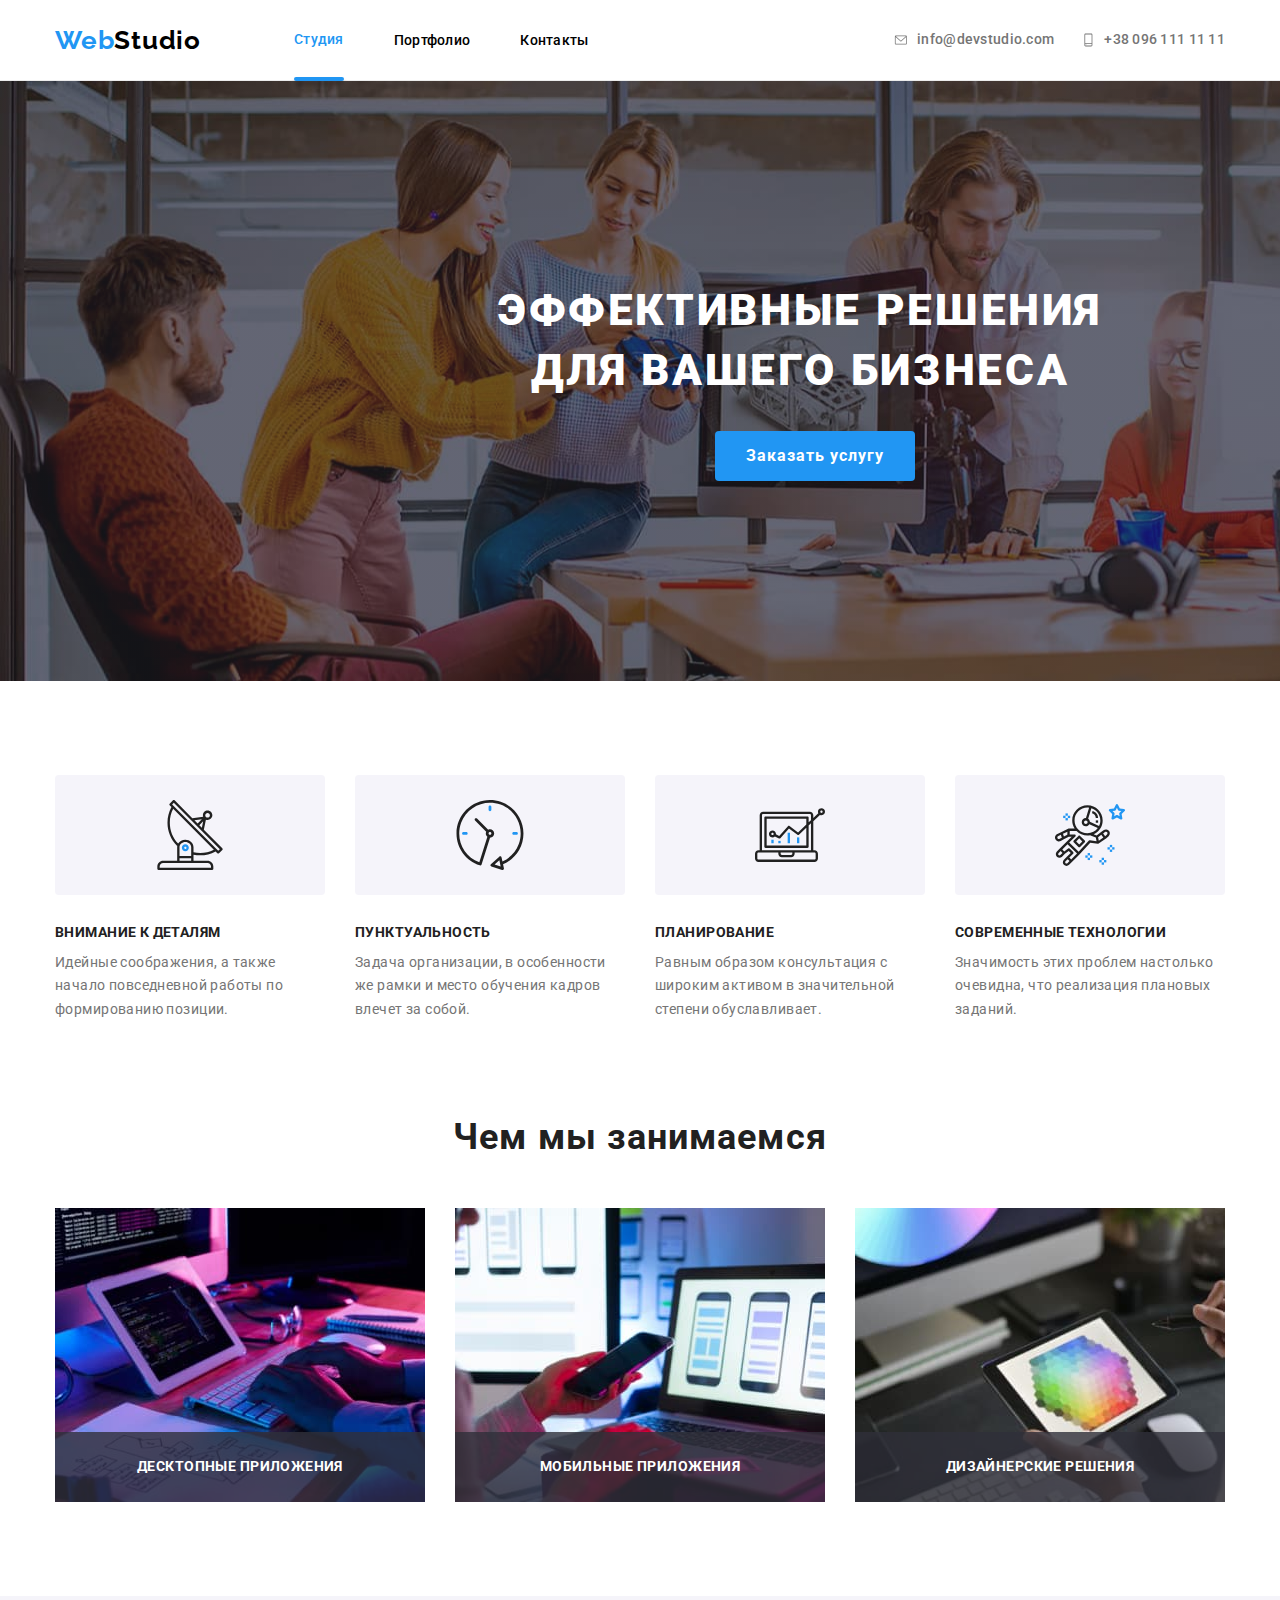
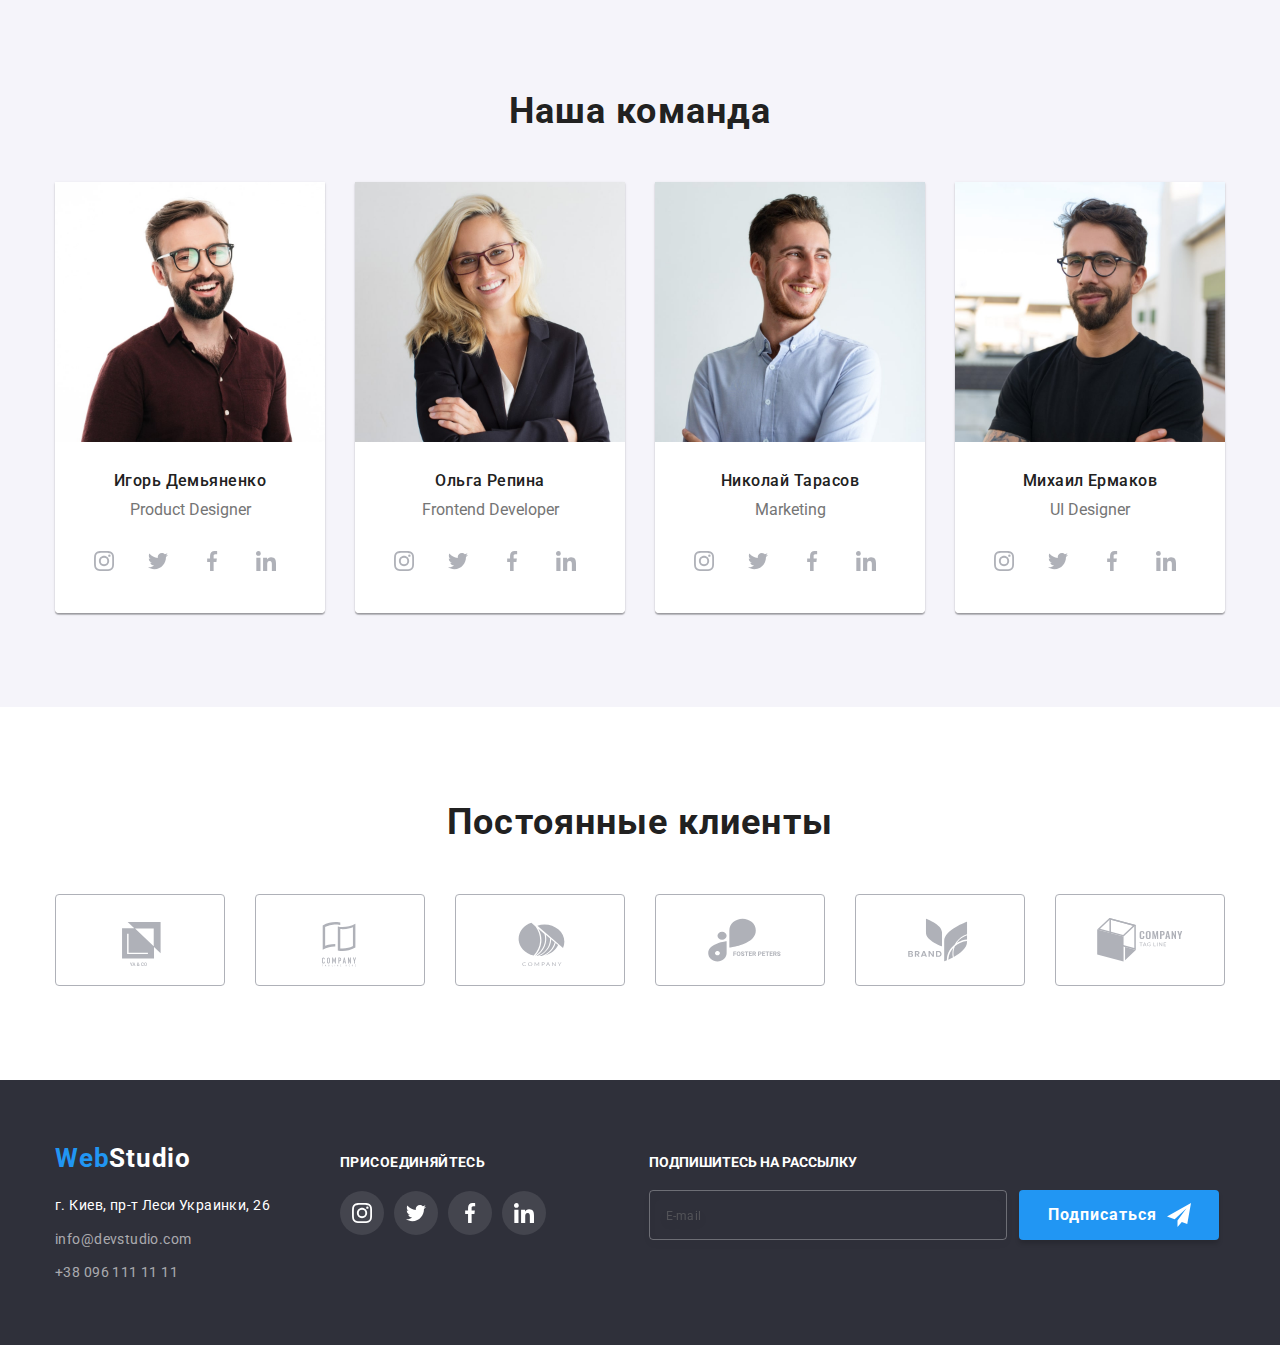
==== commit d5565d46: "refactoring 3" ====
--- a/index.html
+++ b/index.html
@@ -4,7 +4,7 @@
     <meta charset="UTF-8">
     <meta http-equiv="X-UA-Compatible" content="IE=edge">
     <meta name="viewport" content="width=device-width, initial-scale=1.0">
-    <title>homework-6</title>
+    <title>homework-7</title>
     <link rel="preconnect" href="https://fonts.googleapis.com">
 <link rel="preconnect" href="https://fonts.gstatic.com" crossorigin>
 <link href="https://fonts.googleapis.com/css2?family=Montserrat&family=Oleo+Script&family=Raleway:wght@700&family=Roboto:wght@400;500;700;900&display=swap" rel="stylesheet">
@@ -14,12 +14,18 @@
 <body>
     <header class="header">
         <div class="container">
-<a class="logo" href="">Web<span class="part-logo">Studio</span></a>
+<a class="logo header__logo" href="">Web<span class="part-logo">Studio</span></a>
     <nav class="nav" >
     <ul class="nav-list">
-        <li class="list nav__item-current"><a class="nav__link link" href="index.html">Студия</a></li>
-        <li class="list nav__item"><a class="nav__link link" href="portfolio.html">Портфолио</a></li>
-        <li class="list nav__item"><a class="nav__link link" href="">Контакты</a></li>
+        <li class="list nav__item-current">
+            <a class="nav__link link" href="index.html">Студия</a>
+        </li>
+        <li class="list nav__item">
+            <a class="nav__link link" href="portfolio.html">Портфолио</a>
+        </li>
+        <li class="list nav__item">
+            <a class="nav__link link" href="">Контакты</a>
+        </li>
     </ul>
 </nav>
 <div class="connect">
@@ -47,23 +53,23 @@
     </section>
         <section class="specific">
         <div class="container">
-        <ul class="spec-list">
-            <li class="list list-antenna">
-                <h3 class="head-spec-list">Внимание к деталям</h3>
+        <ul class="spec__list">
+            <li class="list list__antenna">
+                <h3 class="head-spec-list spec__list--indent">Внимание к деталям</h3>
                 <p class="main-font">Идейные соображения, 
                 а также начало повседневной работы по формированию позиции.</p>            
             </li>
-            <li class="list list-clock">
-                <h3 class="head-spec-list">Пунктуальность</h3>
+            <li class="list list__clock">
+                <h3 class="head-spec-list spec__list--indent">Пунктуальность</h3>
                 <p class="main-font">Задача организации, в особенности же рамки 
                 и место обучения кадров влечет за собой.</p>
             </li>
-            <li class="list list-diagram">
-                <h3 class="head-spec-list">Планирование</h3>
+            <li class="list list__diagram">
+                <h3 class="head-spec-list spec__list--indent">Планирование</h3>
                 <p class="main-font">Равным образом консультация с широким активом в значительной степени обуславливает.</p>
             </li>
-            <li class="list list-astronaut"> 
-                <h3 class="head-spec-list">Современные технологии</h3>
+            <li class="list list__astronaut"> 
+                <h3 class="head-spec-list spec__list--indent">Современные технологии</h3>
                 <p class="main-font">Значимость этих проблем настолько очевидна, что реализация плановых заданий.</p>
             </li>
         </ul>
@@ -71,8 +77,8 @@
     </section>
     <section class="work">
         <div class="container">
-        <h2 class="section-header">Чем мы занимаемся</h2>
-            <ul class="work-list" >
+        <h2 class="work__header header__indent">Чем мы занимаемся</h2>
+            <ul class="work__list" >
             <li class="list our-work-card">
                 <a href="">
                 <img src="images/box1.jpg" alt="людина пише програму" width="370" height="294">
@@ -96,9 +102,9 @@
     </section>
     <section class="team">
         <div class="container">
-        <h2 class="section-header">Наша команда</h2>
-        <ul class="team-list">
-            <li class="team-item"> 
+        <h2 class="section-header header__indent">Наша команда</h2>
+        <ul class="team__list">
+            <li class="team__item"> 
                 <a href=""> <img class="card-image" src="images/teamcard1.jpg" alt="Product_Designer" width="270" height="260">
                 </a>
                 <div class="card-header">
@@ -106,7 +112,7 @@
                 <p class="team-workers">Product Designer</p>
                 <ul class="social-network-list">
                     <li class="soc-item .list">
-                        <a class="social-links" href="">
+                        <a class="social__links" href="">
                         <svg class="worker-soc-icon-team" width="20" height="20">
                             <use href="./images/symbol-defs.svg#icon-instagram-2">
                             </use>
@@ -114,7 +120,7 @@
                     </a>
                 </li>
                     <li class="soc-item">
-                        <a class="social-links" href="">
+                        <a class="social__links" href="">
                         <svg class="worker-soc-icon-team" width="20" height="20">
                             <use href="./images/symbol-defs.svg#icon-twitter">
                             </use>
@@ -122,7 +128,7 @@
                     </a>
                 </li>
                     <li class="soc-item .list">
-                        <a class="social-links" href="">
+                        <a class="social__links" href="">
                         <svg class="worker-soc-icon-team" width="20" height="20">
                             <use href="./images/symbol-defs.svg#icon-facebook">
                             </use>
@@ -130,7 +136,7 @@
                     </a>
                 </li>
                     <li class="soc-item .list">
-                        <a class="social-links" href="">
+                        <a class="social__links" href="">
                         <svg class="worker-soc-icon-team" width="20" height="20">
                             <use href="./images/symbol-defs.svg#icon-linkedin">
                             </use>
@@ -140,7 +146,7 @@
                 </ul>
             </div> 
             </li>
-            <li class="team-item">
+            <li class="team__item">
                 <a href=""> <img class="card-image" src="images/teamcard2.jpg" alt="Frontend_developer" width="270" height="260">
                 </a> 
             <div class="card-header">
@@ -148,7 +154,7 @@
                 <p class="team-workers">Frontend Developer</p>
                 <ul class="social-network-list">
                     <li class="soc-item .list">
-                        <a class="social-links" href="">
+                        <a class="social__links" href="">
                         <svg class="worker-soc-icon-team" width="20" height="20">
                             <use href="./images/symbol-defs.svg#icon-instagram-2">
                             </use>
@@ -156,7 +162,7 @@
                     </a>
                 </li>
                     <li class="soc-item">
-                        <a class="social-links" href="">
+                        <a class="social__links" href="">
                         <svg class="worker-soc-icon-team" width="20" height="20">
                             <use href="./images/symbol-defs.svg#icon-twitter">
                             </use>
@@ -164,7 +170,7 @@
                     </a>
                 </li>
                     <li class="soc-item .list">
-                        <a class="social-links" href="">
+                        <a class="social__links" href="">
                         <svg class="worker-soc-icon-team" width="20" height="20">
                             <use href="./images/symbol-defs.svg#icon-facebook">
                             </use>
@@ -172,7 +178,7 @@
                     </a>
                 </li>
                     <li class="soc-item .list">
-                        <a class="social-links" href="">
+                        <a class="social__links" href="">
                         <svg class="worker-soc-icon-team" width="20" height="20">
                             <use href="./images/symbol-defs.svg#icon-linkedin">
                             </use>
@@ -182,7 +188,7 @@
                 </ul>
             </div>
             </li>
-            <li class="team-item">
+            <li class="team__item">
                 <a href=""> <img class="card-image" src="images/teamcard3.jpg" alt="Marketing" width="270" height="260">
                 </a> 
             <div class="card-header">
@@ -190,7 +196,7 @@
                 <p class="team-workers">Marketing</p>
                 <ul class="social-network-list">
                     <li class="soc-item .list">
-                        <a class="social-links" href="">
+                        <a class="social__links" href="">
                         <svg class="worker-soc-icon-team" width="20" height="20">
                             <use href="./images/symbol-defs.svg#icon-instagram-2">
                             </use>
@@ -198,7 +204,7 @@
                     </a>
                 </li>
                     <li class="soc-item">
-                        <a class="social-links" href="">
+                        <a class="social__links" href="">
                         <svg class="worker-soc-icon-team" width="20" height="20">
                             <use href="./images/symbol-defs.svg#icon-twitter">
                             </use>
@@ -206,7 +212,7 @@
                     </a>
                 </li>
                     <li class="soc-item .list">
-                        <a class="social-links" href="">
+                        <a class="social__links" href="">
                         <svg class="worker-soc-icon-team" width="20" height="20">
                             <use href="./images/symbol-defs.svg#icon-facebook">
                             </use>
@@ -214,7 +220,7 @@
                     </a>
                 </li>
                     <li class="soc-item .list">
-                        <a class="social-links" href="">
+                        <a class="social__links" href="">
                         <svg class="worker-soc-icon-team" width="20" height="20">
                             <use href="./images/symbol-defs.svg#icon-linkedin">
                             </use>
@@ -224,7 +230,7 @@
                 </ul>
             </div>
             </li>
-            <li class="team-item">
+            <li class="team__item">
                 <a href=""> <img class="card-image no-gap" src="images/teamcard4.jpg" alt="UI_Designer" width="270" height="260">
                 </a> 
                 <div class="card-header">
@@ -232,7 +238,7 @@
                 <p class="team-workers">UI Designer</p>
                 <ul class="social-network-list">
                     <li class="soc-item .list">
-                        <a class="social-links" href="">
+                        <a class="social__links" href="">
                         <svg class="worker-soc-icon-team" width="20" height="20">
                             <use href="./images/symbol-defs.svg#icon-instagram-2">
                             </use>
@@ -240,7 +246,7 @@
                     </a>
                 </li>
                     <li class="soc-item">
-                        <a class="social-links" href="">
+                        <a class="social__links" href="">
                         <svg class="worker-soc-icon-team" width="20" height="20">
                             <use href="./images/symbol-defs.svg#icon-twitter">
                             </use>
@@ -248,7 +254,7 @@
                     </a>
                 </li>
                     <li class="soc-item .list">
-                        <a class="social-links" href="">
+                        <a class="social__links" href="">
                         <svg class="worker-soc-icon-team" width="20" height="20">
                             <use href="./images/symbol-defs.svg#icon-facebook">
                             </use>
@@ -256,7 +262,7 @@
                     </a>
                 </li>
                     <li class="soc-item .list">
-                        <a class="social-links" href="">
+                        <a class="social__links" href="">
                         <svg class="worker-soc-icon-team" width="20" height="20">
                             <use href="./images/symbol-defs.svg#icon-linkedin">
                             </use>
@@ -271,46 +277,46 @@
     </section>
     <section class="clients">
         <div class="container">
-            <h2 class="section-header">Постоянные клиенты</h2>
+            <h2 class="section-header header__indent">Постоянные клиенты</h2>
         <ul class="our-company">
             <li class="client-item">
                 <a href="" class="client-link">
-                <svg class="clients-icon company-one">
+                <svg class="clients__icon">
                     <use href="./images/clients.svg#icon-group-5"></use>
                 </svg>
             </a>
             </li>
             <li class="client-item">
                 <a href="" class="client-link">
-                <svg class="clients-icon company-two">
+                <svg class="clients__icon">
                     <use href="./images/clients.svg#icon-group-6"></use>
                 </svg>
             </a>
             </li>
             <li class="client-item">
                 <a href="" class="client-link">
-                <svg class="clients-icon company-three">
+                <svg class="clients__icon">
                     <use href="./images/clients.svg#icon-group-7"></use>
                 </svg>
             </a>
             </li>
             <li class="client-item">
                 <a href="" class="client-link">
-                <svg class="clients-icon company-four">
+                <svg class="clients__icon">
                     <use href="./images/clients.svg#icon-group-8"></use>
                 </svg>
             </a>
             </li>
             <li class="client-item">
                 <a href="" class="client-link">
-                <svg class="clients-icon company-five">
+                <svg class="clients__icon">
                     <use href="./images/clients.svg#icon-group-9"></use>
                 </svg>
             </a>
             </li>
             <li class="client-item">
                 <a href="" class="client-link">
-                <svg class="clients-icon company-six">
+                <svg class="clients__icon">
                     <use href="./images/clients.svg#icon-company-six"></use>
                 </svg>
             </a>
@@ -322,13 +328,13 @@
     <footer class="footer">
         <div class="container contact-wrap">
         <div>
-        <a class="logo-link-footer " href="">Web<span class="footer-part-logo">Studio</span></a>
+        <a class="footer__logo " href="">Web<span class="footer__logo--part">Studio</span></a>
         <address class="adress">г. Киев, пр-т Леси Украинки, 26</address>
-        <a class="link footer-link" href="mailtohtpps/info@devstudio.com">info@devstudio.com</a>
-        <a class="link footer-link" href="tel:+380961111111">+38 096 111 11 11</a>
+        <a class="link footer__link" href="mailtohtpps/info@devstudio.com">info@devstudio.com</a>
+        <a class="link footer__link" href="tel:+380961111111">+38 096 111 11 11</a>
         </div>
         <div class="social-network-footer">
-        <p class="join">присоединяйтесь</p>
+        <p class="join join__indent">присоединяйтесь</p>
         <ul class="social-network-list">
                     <li class="soc-item .list">
                         <a class="social-links" href="">
@@ -393,7 +399,7 @@
                 </use>
             </svg>
         </button>
-        <p class="modal-title">Оставьте свои данные, мы вам перезвоним</p>
+        <p class="modal__title">Оставьте свои данные, мы вам перезвоним</p>
         <form>
             <div class="modal-field">
             <label class="modal-label">Имя</label>
--- a/css/main.min.css
+++ b/css/main.min.css
@@ -1 +1 @@
-:root{--accent-color:#2196F3;--accent-logo-color:#000000;--hero-color:#2F303A;--main-white-color:#FFFFFF;--second-section-color:#F5F4FA;--main-font-color:#757575;--header-color:#212121;--modal-window-background:rgba(0, 0, 0, 0.1)}/*! modern-normalize v1.1.0 | MIT License | https://github.com/sindresorhus/modern-normalize */*,::before,::after{box-sizing:border-box}html{line-height:1.15;-webkit-text-size-adjust:100%;-moz-tab-size:4;tab-size:4}body{margin:0;font-family:system-ui,-apple-system,"Segoe UI",Roboto,Helvetica,Arial,sans-serif,"Apple Color Emoji","Segoe UI Emoji"}hr{height:0;color:inherit}abbr[title]{text-decoration:underline dotted}b,strong{font-weight:bolder}code,kbd,samp,pre{font-family:ui-monospace,SFMono-Regular,Consolas,"Liberation Mono",Menlo,monospace;font-size:1em}small{font-size:80%}sub,sup{font-size:75%;line-height:0;position:relative;vertical-align:baseline}sub{bottom:-0.25em}sup{top:-0.5em}table{text-indent:0;border-color:inherit}button,input,optgroup,select,textarea{font-family:inherit;font-size:100%;line-height:1.15;margin:0}button,select{text-transform:none}button,[type=button],[type=reset],[type=submit]{-webkit-appearance:button}::-moz-focus-inner{border-style:none;padding:0}:-moz-focusring{outline:1px dotted ButtonText}:-moz-ui-invalid{box-shadow:none}legend{padding:0}progress{vertical-align:baseline}::-webkit-inner-spin-button,::-webkit-outer-spin-button{height:auto}[type=search]{-webkit-appearance:textfield;outline-offset:-2px}::-webkit-search-decoration{-webkit-appearance:none}::-webkit-file-upload-button{-webkit-appearance:button;font:inherit}summary{display:list-item}body{font-family:"Roboto",monotype;color:var(--main-font-color)}p,h1,h2,h3,h4,h5,h6{margin:0}ul,ol{margin:0;padding-left:0;list-style:none}a{text-decoration:none}img{display:block;max-width:100%;height:auto}.container{width:1200px;margin:0 auto;padding-left:15px;padding-right:15px;min-height:80px}.list{list-style:none}.logo{font-family:"Raleway",sans-serif;font-weight:700;font-size:26px;line-height:1.1923076923;letter-spacing:.03em;color:var(--accent-color);margin:15 24 0 25;transition-duration:250ms;transition-timing-function:cubic-bezier(0.4, 0, 0.2, 1)}.logo:hover{color:var(--accent-color)}.part-logo{color:var(--accent-logo-color);margin-right:93px}.part-logo:hover,.part-logo:focus{color:var(--accent-color)}.header{color:var(--main-white-color);border-bottom:1px solid #ececec}.header .container{display:flex;align-items:center}.nav-list{display:flex}.nav__item{padding-top:30px;padding-bottom:30px}.nav__item:not(:last-child){margin-right:50px}.nav__item-current{margin-right:50px}.nav__link{font-weight:500;font-size:14px;line-height:1.1428571429;letter-spacing:.02em;color:var(--accent-logo-color);padding-top:10px;padding-bottom:10px;transition-duration:250ms;transition-timing-function:cubic-bezier(0.4, 0, 0.2, 1)}.nav__link:hover,.nav__link :focus{color:var(--accent-color)}.nav__item-current{display:flex;position:relative;align-items:center}.nav__item-current a{color:var(--accent-color)}.nav__item-current::after{content:"";position:absolute;width:100%;height:4px;background-color:var(--accent-color);border-radius:2px;box-shadow:0px 4px 4px rgba(0,0,0,.25);bottom:-2px;left:0}.connect{display:flex;margin-left:auto}.connect a{display:flex;font-weight:500;font-size:14px;line-height:1.1428571429;letter-spacing:.02em;color:#757575;padding-top:15px;padding-bottom:15px;align-items:center;transition-duration:250ms;transition-timing-function:cubic-bezier(0.4, 0, 0.2, 1)}.connect a:hover,.connect a:focus{color:var(--accent-color)}.connect__mail{margin-right:30px}.head-phone{margin-right:10px;align-items:center;fill:currentColor}.head-envelope{margin-right:10px;fill:currentColor}.hero{width:1600px;margin:0 auto;background-image:linear-gradient(rgba(47, 48, 58, 0.4), rgba(47, 48, 58, 0.4)),url(../images/hero-img.jpg);background-color:var(--hero-color);background-repeat:no-repeat;background-size:cover}.hero-container{display:block;padding-top:200px;padding-bottom:200px}.hero__header{font-weight:900;font-size:44px;line-height:1.3636363636;text-align:center;letter-spacing:.06em;text-transform:uppercase;color:var(--main-white-color);max-width:696px;margin:0 auto 30px}.hero__button{min-width:200px;height:50px;justify-content:center;font-family:"Roboto",monotype;font-weight:700;font-size:16px;line-height:1.875;align-items:center;letter-spacing:.06em;color:var(--main-white-color);background-color:var(--accent-color);border-radius:4px;margin:0 500px;border:none}.hero__button:hover,.hero__button:focus{color:var(--main-white-color);box-shadow:0px 4px 4px rgba(0,0,0,.15)}.pointer{cursor:pointer}.head-spec-list{font-weight:700;font-size:14px;line-height:1.1428571429;letter-spacing:.03em;text-transform:uppercase;color:var(--header-color);margin-bottom:10px}.main-font{font-size:14px;line-height:1.7142857143;letter-spacing:.03em}.list.list-antenna::before{display:block;content:"";height:120px;background-color:var(--second-section-color);background-image:url(../svg/SVG/antenna-1.svg);background-repeat:no-repeat;background-size:70px 70px;background-position:center;border-radius:4px;margin-bottom:30px}.list.list-clock::before{display:block;content:"";height:120px;background-color:var(--second-section-color);background-image:url(../svg/SVG/clock-1.svg);background-repeat:no-repeat;background-size:70px 70px;background-position:center;border-radius:4px;margin-bottom:30px}.list.list-diagram::before{display:block;content:"";height:120px;background-color:var(--second-section-color);background-image:url(../svg/SVG/diagram-1.svg);background-repeat:no-repeat;background-size:70px 70px;background-position:center;border-radius:4px;margin-bottom:30px}.list.list-astronaut::before{display:block;content:"";height:120px;background-color:var(--second-section-color);background-image:url(../svg/SVG/astronaut-1.svg);background-repeat:no-repeat;background-size:70px 70px;background-position:center;border-radius:4px;margin-bottom:30px}.spec-list .list{min-width:270px}.specific{padding-top:94px;padding-bottom:94px}.container .spec-list{display:flex}.spec-list .list:not(:last-child){margin-right:30px}.section-header{font-weight:700;font-size:36px;line-height:1.1666666667;text-align:center;letter-spacing:.03em;color:var(--header-color);margin-bottom:50px}.work{padding-bottom:94px}.our-work-card{position:relative}.work-bottom-text{display:inline-block;font-family:"Roboto";font-weight:700;color:var(--main-white-color);font-size:14px;line-height:1.1428571429;letter-spacing:.03em;text-align:center;vertical-align:top;text-transform:uppercase;padding:27px 0}.work-bottom-text{content:"";position:absolute;bottom:0;width:100%;background-color:rgba(47,48,58,.8)}.work-list{display:flex}.work-list .list:not(:last-child){margin-right:30px}.work.container{padding-top:94px;padding-bottom:94px}.team{background-color:var(--second-section-color);padding-top:94px;padding-bottom:94px}.team-list{display:flex}.team-item:not(:last-child){margin-right:30px}.team-item{width:270px;min-height:368px;box-shadow:0px 1px 3px rgba(0,0,0,.12),0px 1px 1px rgba(0,0,0,.14),0px 2px 1px rgba(0,0,0,.2);border-radius:0px 0px 4px 4px}.card-image{max-width:100%;height:auto}.card-header{margin:0;padding:30px 0;background-color:var(--main-white-color);border-radius:0px 0px 4px 4px}.card-image{display:block}.section-header{margin-bottom:50px}.works-title-first{font-weight:500;font-size:16px;line-height:1.1875;text-align:center;letter-spacing:.03em;margin-bottom:10px;color:var(--header-color)}.team-workers{text-align:center}.social-network-list{display:flex;justify-content:center}.soc-item{width:44px;height:44px;margin-right:10px;border-radius:50%}.soc-item:last-child{margin-right:0}.social-links{width:100%;height:100%;border-radius:50%;display:flex;justify-content:center;align-items:center;transition-duration:250ms;transition-timing-function:cubic-bezier(0.4, 0, 0.2, 1)}.worker-soc-icon{fill:#fff}.social-links:hover,.social-links:focus{background-color:var(--accent-color)}.clients-icon{width:170px;height:92px;margin-left:auto;margin-right:auto;height:41px;width:47px}.client-link svg{fill:#afb1b8;width:100%;height:100%}.client-link{display:flex;width:170px;height:92px;display:flex;justify-content:center;align-items:center;border:1px solid #afb1b8;border-radius:4px;transition-duration:250ms;transition-timing-function:cubic-bezier(0.4, 0, 0.2, 1)}.clients-icon{padding:16px 32px}.worker-soc-icon-team{fill:#afb1b8}.social-links:hover .worker-soc-icon-team{fill:#fff}.social-links:focus .worker-soc-icon-team{fill:#fff}.our-company{display:flex}.clients{padding-top:94px;padding-bottom:94px}.client-item:not(:last-child){margin-right:30px}.client-link:hover,.client-link:focus{border-color:var(--accent-color)}.client-link:hover .clients-icon{fill:var(--accent-color)}.client-link:focus .clients-icon{fill:var(--accent-color)}.client-link:focus .clients-icon{background-color:#fff}.logo-link-footer{font-family:"Raleway",sans-serif;font-weight:700;font-size:26px;line-height:1.1923076923;letter-spacing:.03em;color:var(--accent-color);transition-duration:250ms;transition-timing-function:cubic-bezier(0.4, 0, 0.2, 1)}.logo-link-footer:hover,:focus{color:var(--accent-color)}.footer-part-logo{font-family:"Raleway",sans-serif;font-weight:700;font-size:26px;line-height:1.1923076923;letter-spacing:.03em;color:var(--main-white-color)}.footer-part-logo:hover{color:var(--accent-color)}.footer{padding-top:60px;padding-bottom:60px;background-color:var(--hero-color)}.footer-link{font-family:"Roboto",monotype;font-size:14px;line-height:1.7142857143;letter-spacing:.03em;color:rgba(255,255,255,.6);transition-duration:250ms;transition-timing-function:cubic-bezier(0.4, 0, 0.2, 1)}.logo-link-footer{margin-bottom:20px;padding-left:215;padding-right:auto}address{font-style:normal;font-size:14px;line-height:1.7142857143;letter-spacing:.03em;color:var(--main-white-color)}.footer-link:hover,:focus{color:var(--accent-color)}.adress:hover,:focus{color:var(--accent-color)}.footer a{display:block}.footer-link:not(:last-child){margin-bottom:10px}.adress{margin-bottom:10px}.social-network-footer{display:flex;flex-direction:column;margin-left:70px}.join{margin-top:10;margin-bottom:0;font-weight:700;font-size:14px;line-height:1.1428571429;text-transform:uppercase;color:var(--main-white-color)}.contact-wrap.container{display:flex;align-items:baseline}.social-network-list{display:flex;margin-top:20px}.social-network-list .social-links{padding:12px;width:44px;height:44px;display:block;border-radius:50%;background-color:rgba(255,255,255,.1)}.social-links:hover,.social-links:focus{background-color:var(--accent-color)}.worker-soc-icon{fill:var(--main-white-color)}.social-links:hover .worker-soc-icon{fill:#fff}.social-links:focus .worker-soc-icon{fill:#fff}.footer-link:hover{color:var(--accent-color)}.footer-form{display:flex;align-items:flex-end}.footer-mail-input{display:flex;flex-direction:column}.footer-mail-input .helper::placeholder{color:rgba(255,255,255,.6)}.footer-mail-input label{font-weight:700;font-size:14px;line-height:1.142;text-transform:uppercase;color:var(--main-white-color)}.sign-helper{margin-top:20px;padding-top:15px;padding-right:16px;padding-bottom:15px;padding-left:16px;width:358px;border:1px solid rgba(255,255,255,.3);filter:drop-shadow(0px 4px 4px rgba(0, 0, 0, 0.15));border-radius:4px;background-color:rgba(0,0,0,0);color:var(--main-white-color);cursor:pointer}.footer-form-container{padding-top:14px;margin-left:93px}.sign-button{margin-left:12px;padding-top:10px;padding-right:28px;padding-bottom:10px;padding-left:29px;display:flex;align-items:center;font-weight:700;font-size:16px;line-height:1.875;letter-spacing:.06em;color:var(--main-white-color);background-color:var(--accent-color);border:0;box-shadow:0px 4px 4px rgba(0,0,0,.15);border-radius:4px;cursor:pointer}.footer-form-icon{margin-left:10px}.backdrop{width:100%;height:100vh;background-color:var(--modal-window-background);position:fixed;border:solid 1px var(--modal-window-background);top:0;transition-duration:500ms;transition-timing-function:cubic-bezier(0.4, 0, 0.2, 1);transition-delay:50ms}.backdrop.is-hidden .modal{transform:translate(0) scale(0.1);transform:rotate(180deg)}.modal{width:528px;min-height:581px;background-color:var(--main-white-color);border-radius:5px;box-shadow:0px 1px 3px rgba(0,0,0,.12),0px 1px 1px rgba(0,0,0,.14),0px 2px 1px rgba(0,0,0,.2);position:absolute;top:50%;left:50%;transform:translate(-50%, -50%) scale(1) rotate(0);transition:transform 300ms;padding:40px}.modal-close-button{position:absolute;top:8px;right:8px;width:30px;height:30px;border-radius:50%;padding:0;background-color:var(--main-white-color);border-color:var(--modal-window-background);outline:rgba(0,0,0,0);transition-duration:250ms;transition-timing-function:cubic-bezier(0.4, 0, 0.2, 1)}.modal-close-button:hover,.modal-close-button:focus{fill:var(--accent-color);cursor:pointer}.is-hidden{visibility:hidden;opacity:0;pointer-events:none}.modal-title{font-weight:700;font-size:20px;line-height:1.15;text-align:center;letter-spacing:.03em;color:var(--header-color);margin-bottom:12px}.modal-input{width:100%;margin-bottom:10px;height:40px;border:1px solid rgba(33,33,33,.2);border-radius:4px;background-color:var(--main-white-color);padding-left:42px;padding-top:12px;padding-bottom:12px;color:var(--header-color);outline:rgba(0,0,0,0);transition-duration:250ms;transition-timing-function:cubic-bezier(0.4, 0, 0.2, 1);margin-top:4px}.modal-field{position:relative}.modal-icon{position:absolute;top:50%;left:15px;transform:translateY(-30%);transition-duration:250ms;transition-timing-function:cubic-bezier(0.4, 0, 0.2, 1)}.check-text{color:#2f303a;font-size:14px;display:flex}.check-text::before{content:"";width:16px;height:12px;border:2px solid #000;border-radius:3px;margin-right:5px}.modal-input:hover,.modal-input:focus{border-color:var(--accent-color);cursor:pointer}.modal-input::placeholder{font-size:12px;line-height:1.1666666667;letter-spacing:.01em;color:var(--main-font-color);outline:rgba(0,0,0,0)}.modal-button{width:200px;height:50px;left:700px;top:712px;background:var(--accent-color);box-shadow:0px 4px 4px rgba(0,0,0,.15);border-radius:4px;border:none;font-weight:700;font-size:16px;line-height:1.875;display:flex;justify-content:center;align-items:center;text-align:center;letter-spacing:.06em;color:var(--main-white-color);outline:rgba(0,0,0,0);margin:0 auto;transition-duration:250ms;transition-timing-function:cubic-bezier(0.4, 0, 0.2, 1)}.modal-button:hover,.modal-button:focus{box-shadow:inset 0 0 10px 5px rgba(0,0,0,.3)}.modal-label{font-family:"Roboto";font-style:normal;font-weight:400;font-size:12px;line-height:1.1666666667;letter-spacing:.01em;color:var(--main-font-color);padding-bottom:4px;transition-duration:250ms;transition-timing-function:cubic-bezier(0.4, 0, 0.2, 1)}.modal-text{width:100%;height:120px;border:1px solid rgba(33,33,33,.2);border-radius:4px;resize:none;font-size:12px;line-height:1.1666666667;letter-spacing:.01em;color:var(--header-color);padding:12px 16px;outline:rgba(0,0,0,0);margin-top:4px;margin-bottom:20px;transition-duration:250ms;transition-timing-function:cubic-bezier(0.4, 0, 0.2, 1)}.modal-text:hover,.modal-text:focus{border-color:var(--accent-color);cursor:pointer}.modal-input:hover+.modal-icon{fill:var(--accent-color)}.modal-input:focus+.modal-icon{fill:var(--accent-color)}:last-child::placeholder{font-size:12px;line-height:1.1666666667;letter-spacing:.01em;color:rgba(117,117,117,.5)}.modal-check{font-size:14px;line-height:1.7142857143;letter-spacing:.03em;outline:rgba(0,0,0,0);transition-duration:250ms;transition-timing-function:cubic-bezier(0.4, 0, 0.2, 1)}.modal-field{border-color:rgba(0,0,0,0);width:100%;padding:0}.checkbox-label{display:flex;font-size:14px;line-height:24px;letter-spacing:.03em;color:var(--main-font-color);align-items:center}label.checkbox-label::before{margin-left:15px}.privacy-link{font-size:14px;line-height:1.7142857143;letter-spacing:.03em;text-decoration-line:underline;color:var(--accent-color);margin:0}.checkbox-label::before{content:"";width:16px;height:15px;border:2px solid var(--accent-logo-color);border-radius:3px;margin-right:8px}.modal-check:checked+.checkbox-label::before{background-color:var(--accent-color);background-image:url(../svg/SVG/apply.svg);border:none;background-repeat:no-repeat;background-position:center}.modal-check:focus+.checkbox-label::before{border-color:var(--accent-color)}.modal-check{appearance:none}.modal-field-check{padding-top:0;margin-top:0;margin-bottom:30px;padding:0}.privacy-link{padding-left:3px}.visually-hidden{position:absolute;white-space:nowrap;width:1px;height:1px;overflow:hidden;border:0;padding:0;clip:rect(0 0 0 0);clip-path:inset(50%);margin:-1px}.main-button{font-family:"Roboto",monotype;font-style:normal;font-weight:500;font-size:16px;line-height:1.625;text-align:center;letter-spacing:.03em;color:var(--header-color);background-color:var(--second-section-color);border:0px;border-radius:4px;transition-duration:250ms;transition-timing-function:cubic-bezier(0.4, 0, 0.2, 1)}.main-button:hover,.main-button:focus{background:var(--accent-color);color:var(--main-white-color);box-shadow:0px 3px 1px rgba(0,0,0,.1),0px 1px 2px rgba(0,0,0,.08),0px 2px 2px rgba(0,0,0,.12);border-radius:4px}.btn-group{display:flex;justify-content:center;margin-bottom:50px}.btn-group button{padding:8px 22px;border:none}.btn-group .list+.list{margin-left:8px}.works-title{font-weight:700;font-size:18px;line-height:2;letter-spacing:.06em;color:var(--header-color);transition-duration:250ms;transition-timing-function:cubic-bezier(0.4, 0, 0.2, 1)}.portfolio-font{font-size:16px;line-height:1.875;letter-spacing:.03em;color:var(--main-font-color);font-size:16px;line-height:1.875;letter-spacing:.03em}.portfolio-section{background-color:var(--main-white-color);padding-top:94px;padding-bottom:94px}.work-example{display:flex;flex-wrap:wrap;justify-content:center}.work-items:nth-child(-n+6){margin-bottom:30px}.work-items{min-width:calc((100% - 90px)/3);border-bottom:solid 1px #eee}.work-items{margin-right:30px}.work-items:nth-child(3n){margin-right:0}.product{display:block;width:370px}.product-thumb-wrap{position:relative;overflow:hidden}.product-description{position:absolute;font-weight:400;top:0;width:100%;min-height:100%;background-color:rgba(33,150,243,.9);font-size:18px;line-height:28px;color:var(--main-white-color);letter-spacing:.03em;padding:63px 24px;transform:translateY(100%);transition-duration:250ms;transition-timing-function:cubic-bezier(0.4, 0, 0.2, 1)}.link-thumb-wrap{display:block}.work-items:hover .product-description{transform:translateY(0%)}.work-items:focus .product-description{transform:translateY(0%)}.cards-footer{padding:20px 24px 20px 24px;border-left:solid 1px #eee;border-right:solid 1px #eee}.work-items.link :focus{box-shadow:0px 1px 1px rgba(0,0,0,.12),0px 4px 4px rgba(0,0,0,.06),1px 4px 6px rgba(0,0,0,.16)}.work-items:hover{box-shadow:0px 1px 1px rgba(0,0,0,.12),0px 4px 4px rgba(0,0,0,.06),1px 4px 6px rgba(0,0,0,.16);cursor:pointer}/*# sourceMappingURL=main.min.css.map */+:root{--accent-color: #2196F3;--accent-logo-color:#000000;--hero-color:#2F303A;--main-white-color:#FFFFFF;--second-section-color:#F5F4FA;--main-font-color:#757575;--header-color:#212121;--modal-window-background:rgba(0, 0, 0, 0.1)}/*! modern-normalize v1.1.0 | MIT License | https://github.com/sindresorhus/modern-normalize */*,::before,::after{box-sizing:border-box}html{line-height:1.15;-webkit-text-size-adjust:100%;-moz-tab-size:4;tab-size:4}body{margin:0;font-family:system-ui,-apple-system,"Segoe UI",Roboto,Helvetica,Arial,sans-serif,"Apple Color Emoji","Segoe UI Emoji"}hr{height:0;color:inherit}abbr[title]{text-decoration:underline dotted}b,strong{font-weight:bolder}code,kbd,samp,pre{font-family:ui-monospace,SFMono-Regular,Consolas,"Liberation Mono",Menlo,monospace;font-size:1em}small{font-size:80%}sub,sup{font-size:75%;line-height:0;position:relative;vertical-align:baseline}sub{bottom:-0.25em}sup{top:-0.5em}table{text-indent:0;border-color:inherit}button,input,optgroup,select,textarea{font-family:inherit;font-size:100%;line-height:1.15;margin:0}button,select{text-transform:none}button,[type=button],[type=reset],[type=submit]{-webkit-appearance:button}::-moz-focus-inner{border-style:none;padding:0}:-moz-focusring{outline:1px dotted ButtonText}:-moz-ui-invalid{box-shadow:none}legend{padding:0}progress{vertical-align:baseline}::-webkit-inner-spin-button,::-webkit-outer-spin-button{height:auto}[type=search]{-webkit-appearance:textfield;outline-offset:-2px}::-webkit-search-decoration{-webkit-appearance:none}::-webkit-file-upload-button{-webkit-appearance:button;font:inherit}summary{display:list-item}body{font-family:"Roboto",monotype;color:var(--main-font-color)}p,h1,h2,h3,h4,h5,h6{margin:0}ul,ol{margin:0;padding-left:0;list-style:none}a{text-decoration:none}img{display:block;max-width:100%;height:auto}.container{width:1200px;margin:0 auto;padding-left:15px;padding-right:15px;min-height:80px}.list{list-style:none}.logo{font-family:"Raleway",sans-serif;font-weight:700;font-size:26px;line-height:1.1923076923;letter-spacing:.03em;color:var(--accent-color);margin:15 24 0 25;transition-duration:250ms;transition-timing-function:cubic-bezier(0.4, 0, 0.2, 1)}.logo:hover{color:var(--accent-color)}.part-logo{color:var(--accent-logo-color);margin-right:93px}.part-logo:hover,.part-logo:focus{color:var(--accent-color)}.header{color:var(--main-white-color);border-bottom:1px solid #ececec}.header .container{display:flex;align-items:center}.nav-list{display:flex}.nav__item{padding-top:30px;padding-bottom:30px}.nav__item:not(:last-child){margin-right:50px}.nav__item-current{margin-right:50px}.nav__link{font-size:14px;font-weight:500;letter-spacing:.02em;line-height:1.14;color:var(--accent-logo-color);padding-top:10px;padding-bottom:10px;transition-duration:250ms;transition-timing-function:cubic-bezier(0.4, 0, 0.2, 1)}.nav__link:hover,.nav__link :focus{color:var(--accent-color)}.nav__item-current{display:flex;position:relative;align-items:center}.nav__item-current a{color:var(--accent-color)}.nav__item-current::after{content:"";position:absolute;width:100%;height:4px;background-color:var(--accent-color);border-radius:2px;box-shadow:0px 4px 4px rgba(0,0,0,.25);bottom:-2px;left:0}.connect{display:flex;margin-left:auto}.connect a{display:flex;font-size:14px;font-weight:500;letter-spacing:.02em;line-height:1.14;color:var(--main-font-color);padding-top:15px;padding-bottom:15px;align-items:center;transition-duration:250ms;transition-timing-function:cubic-bezier(0.4, 0, 0.2, 1)}.connect a:hover,.connect a:focus{color:var(--accent-color)}.connect__mail{margin-right:30px}.head-phone{margin-right:10px;align-items:center;fill:currentColor}.head-envelope{margin-right:10px;fill:currentColor}.hero{width:1600px;margin:0 auto;background-image:linear-gradient(rgba(47, 48, 58, 0.4), rgba(47, 48, 58, 0.4)),url(../images/hero-img.jpg);background-color:var(--hero-color);background-repeat:no-repeat;background-size:cover}.hero-container{display:block;padding-top:200px;padding-bottom:200px}.hero__header{font-size:44px;font-weight:900;letter-spacing:.06em;line-height:1.36;text-align:center;text-transform:uppercase;color:var(--main-white-color);max-width:696px;margin:0 auto 30px}.hero__button{min-width:200px;height:50px;justify-content:center;font-family:"Roboto",monotype;font-weight:700;font-size:16px;line-height:1.875;align-items:center;letter-spacing:.06em;color:var(--main-white-color);background-color:var(--accent-color);border-radius:4px;margin:0 500px;border:none}.hero__button:hover,.hero__button:focus{color:var(--main-white-color);box-shadow:0px 4px 4px rgba(0,0,0,.15)}.pointer{cursor:pointer}.spec__list{min-width:270px}.spec__list .list:not(:last-child){margin-right:30px}.container .spec__list{display:flex}.spec__list--indent{margin-top:30px}.specific{padding-top:94px;padding-bottom:94px}.head-spec-list{font-size:14px;font-weight:700;letter-spacing:.03em;line-height:1.14;text-transform:uppercase;color:var(--header-color);margin-bottom:10px}.main-font{font-size:14px;letter-spacing:.03em;line-height:1.7}.list.list__antenna::before{display:block;content:"";min-width:270px;height:120px;background-color:var(--second-section-color);background-image:url(../svg/SVG/antenna-1.svg);background-repeat:no-repeat;background-size:70px 70px;background-position:center;border-radius:4px}.list.list__clock::before{display:block;content:"";min-width:270px;height:120px;background-color:var(--second-section-color);background-image:url(../svg/SVG/clock-1.svg);background-repeat:no-repeat;background-size:70px 70px;background-position:center;border-radius:4px}.list.list__diagram::before{display:block;content:"";min-width:270px;height:120px;background-color:var(--second-section-color);background-image:url(../svg/SVG/diagram-1.svg);background-repeat:no-repeat;background-size:70px 70px;background-position:center;border-radius:4px}.list.list__astronaut::before{display:block;content:"";min-width:270px;height:120px;background-color:var(--second-section-color);background-image:url(../svg/SVG/astronaut-1.svg);background-repeat:no-repeat;background-size:70px 70px;background-position:center;border-radius:4px;margin-bottom:30px}.work{padding-bottom:94px}.work__header{font-size:36px;font-weight:700;letter-spacing:.03em;line-height:1.17;text-align:center;color:var(--header-color)}.header__indent{margin-bottom:50px}.our-work-card{position:relative}.work-bottom-text{display:inline-block;font-size:14px;font-weight:700;letter-spacing:.03em;line-height:1.14;color:var(--main-white-color);text-align:center;vertical-align:top;text-transform:uppercase;padding:27px 0;content:"";position:absolute;bottom:0;width:100%;background-color:rgba(47,48,58,.8)}.work__list{display:flex}.work__list .list:not(:last-child){margin-right:30px}.work.container{padding-top:94px;padding-bottom:94px}.worker-soc-icon-team{fill:#afb1b8}.social-links:hover .worker-soc-icon-team{fill:#fff}.social-links:focus .worker-soc-icon-team{fill:#fff}.team{background-color:var(--second-section-color);padding-top:94px;padding-bottom:94px}.team__list{display:flex}.team__item{width:270px;min-height:368px;box-shadow:0px 1px 3px rgba(0,0,0,.12),0px 1px 1px rgba(0,0,0,.14),0px 2px 1px rgba(0,0,0,.2);border-radius:0px 0px 4px 4px}.team__item:not(:last-child){margin-right:30px}.card-image{max-width:100%;height:auto;display:block}.card-header{margin:0;padding:30px 0;background-color:var(--main-white-color);border-radius:0px 0px 4px 4px}.section-header{font-size:36px;font-weight:700;letter-spacing:.03em;line-height:1.17;text-align:center;color:var(--header-color)}.works-title-first{font-size:16px;font-weight:500;letter-spacing:.03em;line-height:1.18;text-align:center;margin-bottom:10px;color:var(--header-color)}.team-workers{text-align:center}.social-network-list{display:flex;justify-content:center}.soc-item{width:44px;height:44px;margin-right:10px;border-radius:50%}.soc-item :last-child{margin-right:0}.social__links{width:100%;height:100%;border-radius:50%;display:flex;justify-content:center;align-items:center;transition-duration:250ms;transition-timing-function:cubic-bezier(0.4, 0, 0.2, 1)}.social__links:hover,.social__links:focus{background-color:var(--accent-color)}.social__links:hover .worker-soc-icon-team,.social__links:focus .worker-soc-icon-team{fill:#fff}.our-company{display:flex}.clients__icon{width:170px;height:92px;height:41px;width:47px;padding:16px 32px}.client-link{display:flex;width:170px;height:92px;display:flex;justify-content:center;align-items:center;border:1px solid #afb1b8;fill:#afb1b8;border-radius:4px;transition-duration:250ms;transition-timing-function:cubic-bezier(0.4, 0, 0.2, 1)}.client-link svg{width:100%;height:100%}.client-link:hover,.client-link :focus{border-color:var(--accent-color)}.client-link:hover .clients__icon,.client-link:focus .clients__icon{fill:var(--accent-color)}.clients{padding-top:94px;padding-bottom:94px}.client-item:not(:last-child){margin-right:30px}.footer__logo{font-size:26px;font-weight:700;letter-spacing:.03em;line-height:1.2;color:var(--accent-color);transition-duration:250ms;transition-timing-function:cubic-bezier(0.4, 0, 0.2, 1)}.footer__logo:hover,.footer__logo:focus{color:var(--accent-color)}.footer__logo--part{font-size:26px;font-weight:700;letter-spacing:.03em;line-height:1.2;color:var(--main-white-color)}.footer__logo--part:hover{color:var(--accent-color)}.footer__logo{margin-bottom:20px}.footer{padding-top:60px;padding-bottom:60px;background-color:var(--hero-color)}.footer a{display:block}.contact-wrap.container{display:flex;align-items:baseline}.footer__link{font-family:"Roboto",monotype;font-size:14px;letter-spacing:.03em;line-height:1.7;color:rgba(255,255,255,.6);transition-duration:250ms;transition-timing-function:cubic-bezier(0.4, 0, 0.2, 1)}.footer__link:hover,.footer__link:focus{color:var(--accent-color)}address{font-size:14px;letter-spacing:.03em;line-height:1.7;font-style:normal;color:var(--main-white-color)}address :hover,address :focus{color:var(--accent-color)}.footer__link:not(:last-child){margin-bottom:10px}.adress{margin-bottom:10px}.social-network-footer{display:flex;flex-direction:column;margin-left:70px}.join{font-size:14px;font-weight:700;letter-spacing:.03em;line-height:1.14;text-transform:uppercase;color:var(--main-white-color)}.join__indent{margin-top:10;margin-bottom:0}.social-network-list{display:flex;margin-top:20px}.social-network-list .social-links{padding:12px;width:44px;height:44px;display:block;border-radius:50%;background-color:rgba(255,255,255,.1)}.social-links:hover,.social-links:focus{background-color:var(--accent-color)}.worker-soc-icon{fill:var(--main-white-color)}.social-links:hover .worker-soc-icon{fill:#fff}.social-links:focus .worker-soc-icon{fill:#fff}.footer-link:hover{color:var(--accent-color)}.footer-form{display:flex;align-items:flex-end}.footer-mail-input{display:flex;flex-direction:column}.footer-mail-input .helper::placeholder{color:rgba(255,255,255,.6)}.footer-mail-input label{font-weight:700;font-size:14px;line-height:1.142;text-transform:uppercase;color:var(--main-white-color)}.sign-helper{margin-top:20px;padding-top:15px;padding-right:16px;padding-bottom:15px;padding-left:16px;width:358px;border:1px solid rgba(255,255,255,.3);filter:drop-shadow(0px 4px 4px rgba(0, 0, 0, 0.15));border-radius:4px;background-color:rgba(0,0,0,0);color:var(--main-white-color);cursor:pointer}.footer-form-container{padding-top:14px;margin-left:93px}.sign-button{margin-left:12px;padding-top:10px;padding-right:28px;padding-bottom:10px;padding-left:29px;display:flex;align-items:center;font-weight:700;font-size:16px;line-height:1.875;letter-spacing:.06em;color:var(--main-white-color);background-color:var(--accent-color);border:0;box-shadow:0px 4px 4px rgba(0,0,0,.15);border-radius:4px;cursor:pointer}.footer-form-icon{margin-left:10px}.backdrop{width:100%;height:100vh;background-color:var(--modal-window-background);position:fixed;border:solid 1px var(--modal-window-background);top:0;transition-duration:250ms;transition-timing-function:cubic-bezier(0.4, 0, 0.2, 1);transition-delay:50ms}.backdrop.is-hidden .modal{transform:translate(0) scale(0.1);transform:rotate(180deg)}.modal{width:528px;min-height:581px;background-color:var(--main-white-color);border-radius:5px;box-shadow:0px 1px 3px rgba(0,0,0,.12),0px 1px 1px rgba(0,0,0,.14),0px 2px 1px rgba(0,0,0,.2);position:absolute;top:50%;left:50%;transform:translate(-50%, -50%) scale(1) rotate(0);transition:transform 300ms;padding:40px}.modal__title{font-size:20px;font-weight:700;letter-spacing:.03em;line-height:1.15;color:var(--header-color);margin-bottom:12px}.modal-close-button{position:absolute;top:8px;right:8px;width:30px;height:30px;border-radius:50%;padding:0;background-color:var(--main-white-color);border-color:var(--modal-window-background);outline:rgba(0,0,0,0);transition-duration:250ms;transition-timing-function:cubic-bezier(0.4, 0, 0.2, 1)}.modal-close-button:hover,.modal-close-button:focus{fill:var(--accent-color);cursor:pointer}.is-hidden{visibility:hidden;opacity:0;pointer-events:none}.modal-field{position:relative}.modal-input{width:100%;margin-bottom:10px;height:40px;border:1px solid rgba(33,33,33,.2);border-radius:4px;background-color:var(--main-white-color);padding-left:42px;padding-top:12px;padding-bottom:12px;color:var(--header-color);outline:rgba(0,0,0,0);transition-duration:250ms;transition-timing-function:cubic-bezier(0.4, 0, 0.2, 1);margin-top:4px}.modal-input:hover,.modal-input:focus{border-color:var(--accent-color);cursor:pointer}.modal-input::placeholder{font-size:12px;font-weight:400;letter-spacing:.01em;line-height:1.15;color:var(--main-font-color);outline:rgba(0,0,0,0)}.modal-input:hover+.modal-icon,.modal-input:focus+.modal-icon{fill:var(--accent-color)}.modal-icon{position:absolute;top:50%;left:15px;transform:translateY(-15%);transition-duration:250ms;transition-timing-function:cubic-bezier(0.4, 0, 0.2, 1)}.check-text{color:#2f303a;font-size:14px;display:flex}.check-text::before{content:"";width:16px;height:12px;border:2px solid #000;border-radius:3px;margin-right:5px}.modal-button{width:200px;height:50px;left:700px;top:712px;background:var(--accent-color);box-shadow:0px 4px 4px rgba(0,0,0,.15);border-radius:4px;border:none;font-size:16px;font-weight:700;letter-spacing:.06em;line-height:1.88;display:flex;justify-content:center;align-items:center;text-align:center;color:var(--main-white-color);outline:rgba(0,0,0,0);margin:0 auto;transition-duration:250ms;transition-timing-function:cubic-bezier(0.4, 0, 0.2, 1)}.modal-button:hover,.modal-button:focus{box-shadow:inset 0 0 10px 5px rgba(0,0,0,.3)}.modal-label{font-size:12px;letter-spacing:.01em;line-height:1.16;color:var(--main-font-color);padding-bottom:4px}.modal-text{width:100%;height:120px;border:1px solid rgba(33,33,33,.2);border-radius:4px;resize:none;font-size:12px;letter-spacing:.01em;line-height:1.16;color:var(--header-color);padding:12px 16px;outline:rgba(0,0,0,0);margin-top:4px;margin-bottom:20px}.modal-text:hover,.modal-text:focus{border-color:var(--accent-color);cursor:pointer}:last-child::placeholder{font-size:12px;letter-spacing:.01em;line-height:1.16;color:rgba(117,117,117,.5)}.modal-check{font-size:14px;letter-spacing:.03em;line-height:1.7;outline:rgba(0,0,0,0);transition-duration:250ms;transition-timing-function:cubic-bezier(0.4, 0, 0.2, 1)}.modal-check:checked+.checkbox-label::before{background-color:var(--accent-color);background-image:url(../svg/SVG/apply.svg);border:none;background-repeat:no-repeat;background-position:center}.modal-check:focus+.checkbox-label::before{border-color:var(--accent-color)}.modal-field{border-color:rgba(0,0,0,0);width:100%;padding:0}.modal-field-check{padding-top:0;margin-top:0;margin-bottom:30px;padding:0}.checkbox-label{display:flex;font-size:14px;letter-spacing:.03em;line-height:1.7;color:var(--main-font-color);align-items:center}.checkbox-label::before{content:"";width:16px;height:15px;border:2px solid var(--accent-logo-color);border-radius:3px;margin-right:8px}label .checkbox-label::before{margin-left:15px}.privacy-link{font-size:14px;letter-spacing:.03em;line-height:1.7;text-decoration-line:underline;color:var(--accent-color);margin:0;padding-left:3px}.visually-hidden{position:absolute;white-space:nowrap;width:1px;height:1px;overflow:hidden;border:0;padding:0;clip:rect(0 0 0 0);clip-path:inset(50%);margin:-1px}.main__button{font-size:16px;font-weight:500;letter-spacing:.03em;line-height:1.6;text-align:center;color:var(--header-color);background-color:var(--second-section-color);border:0px;border-radius:4px;transition-duration:250ms;transition-timing-function:cubic-bezier(0.4, 0, 0.2, 1)}.main__button:hover,.main__button:focus{background:var(--accent-color);color:var(--main-white-color);box-shadow:0px 3px 1px rgba(0,0,0,.1),0px 1px 2px rgba(0,0,0,.08),0px 2px 2px rgba(0,0,0,.12);border-radius:4px}.btn-group{display:flex;justify-content:center;margin-bottom:50px}.btn-group button{padding:8px 22px;border:none}.btn-group .list+.list{margin-left:8px}.works-title{font-weight:700;font-size:18px;line-height:2;letter-spacing:.06em;color:var(--header-color);transition-duration:250ms;transition-timing-function:cubic-bezier(0.4, 0, 0.2, 1)}.portfolio-font{font-size:16px;line-height:1.875;letter-spacing:.03em;color:var(--main-font-color);font-size:16px;line-height:1.875;letter-spacing:.03em}.portfolio-section{background-color:var(--main-white-color);padding-top:94px;padding-bottom:94px}.work-example{display:flex;flex-wrap:wrap;justify-content:center}.work-items:nth-child(-n+6){margin-bottom:30px}.work-items{min-width:calc((100% - 90px)/3);border-bottom:solid 1px #eee}.work-items{margin-right:30px}.work-items:nth-child(3n){margin-right:0}.product{display:block;width:370px}.product-thumb-wrap{position:relative;overflow:hidden}.product-description{position:absolute;font-weight:400;top:0;width:100%;min-height:100%;background-color:rgba(33,150,243,.9);font-size:18px;line-height:28px;color:var(--main-white-color);letter-spacing:.03em;padding:63px 24px;transform:translateY(100%);transition-duration:250ms;transition-timing-function:cubic-bezier(0.4, 0, 0.2, 1)}.link-thumb-wrap{display:block}.work-items:hover .product-description,.work-items:focus .product-description{transform:translateY(0%)}.cards-footer{padding:20px 24px 20px 24px;border-left:solid 1px #eee;border-right:solid 1px #eee}.work-items.link :focus{box-shadow:0px 1px 1px rgba(0,0,0,.12),0px 4px 4px rgba(0,0,0,.06),1px 4px 6px rgba(0,0,0,.16)}.work-items:hover{box-shadow:0px 1px 1px rgba(0,0,0,.12),0px 4px 4px rgba(0,0,0,.06),1px 4px 6px rgba(0,0,0,.16);cursor:pointer}/*# sourceMappingURL=main.min.css.map */